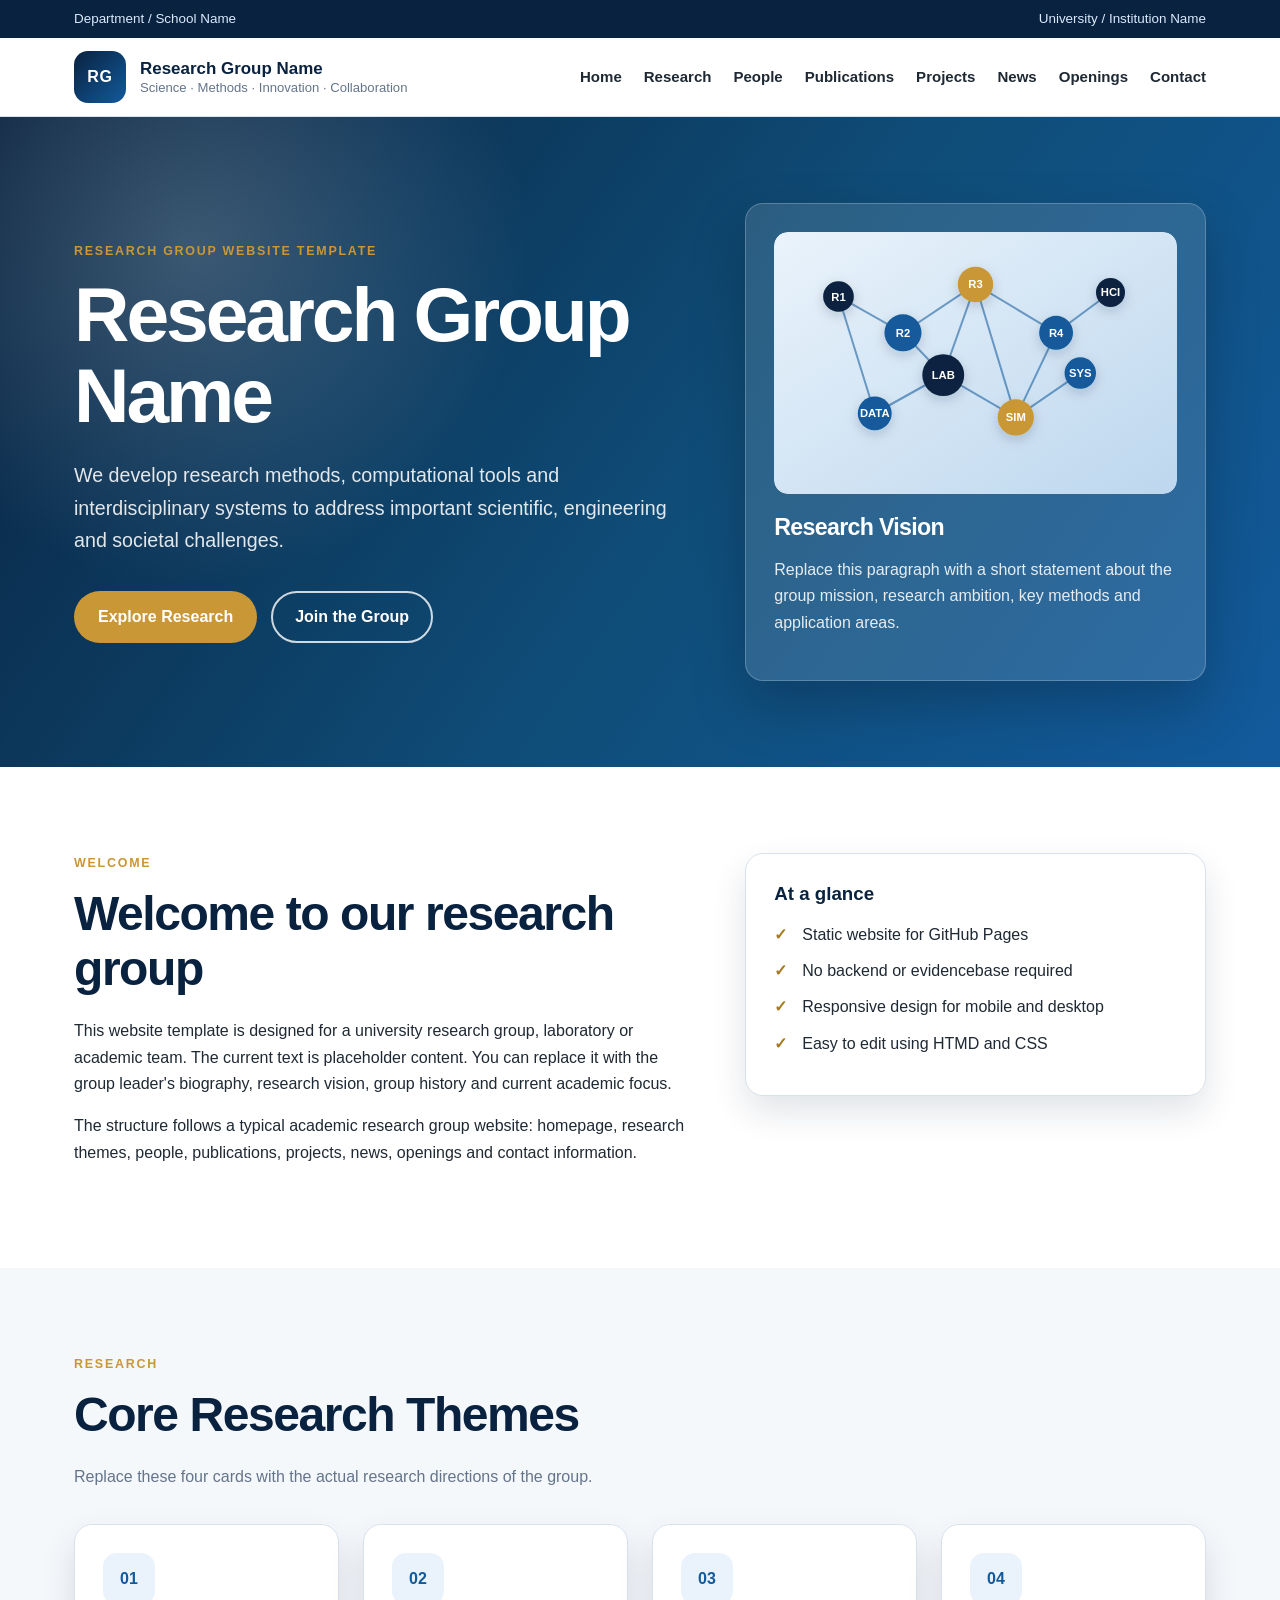
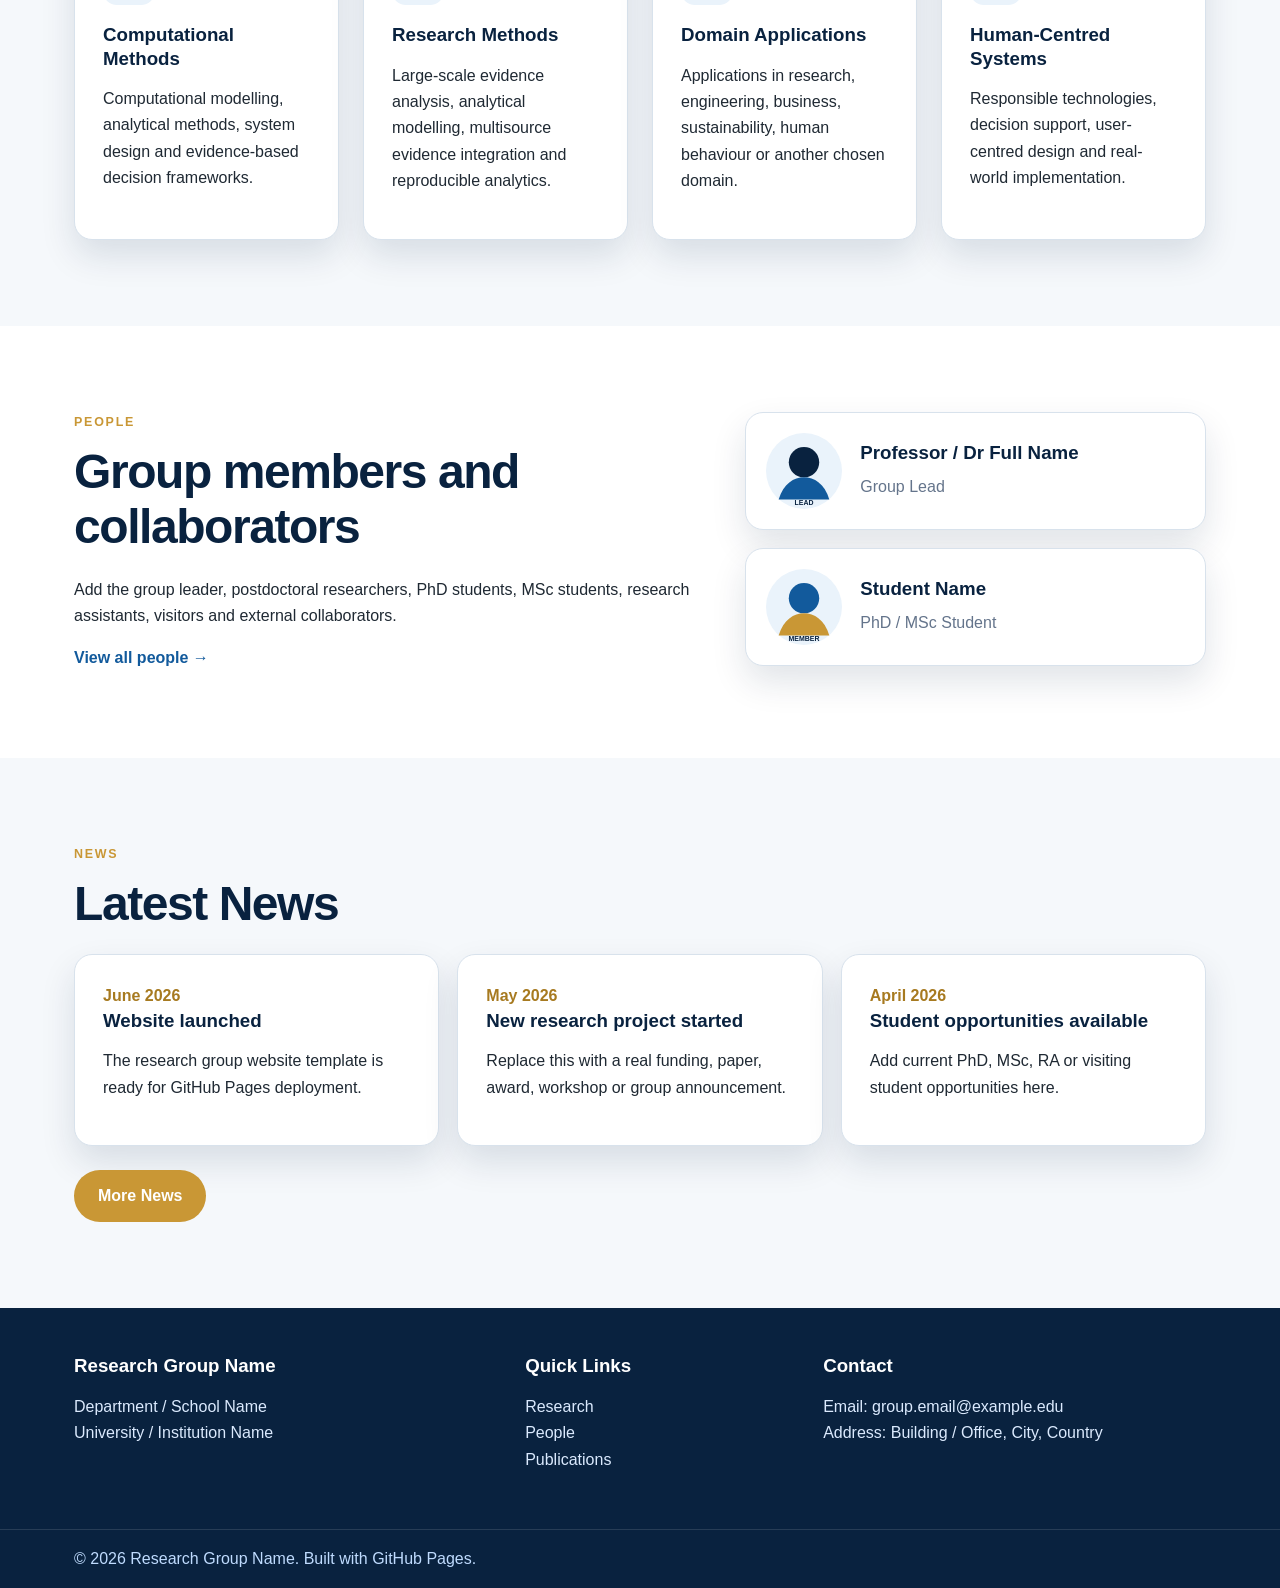
==== index.html @ 6bb02f64 "Add files via upload" ====
<!DOCTYPE html>
<html lang="en">
<head>
  <meta charset="UTF-8">
  <meta name="viewport" content="width=device-width, initial-scale=1.0">
  <title>Research Group Name | Home</title>
  <meta name="description" content="A GitHub Pages research group website template.">
  <link rel="stylesheet" href="assets/css/style.css">
</head>
<body>
<header class="site-header">
  <div class="top-strip">
    <div class="container top-strip-inner">
      <span>Department / School Name</span>
      <span>University / Institution Name</span>
    </div>
  </div>

  <nav class="navbar container">
    <a class="brand" href="index.html" aria-label="Research Group Home">
      <span class="brand-logo">RG</span>
      <span class="brand-text">
        <strong>Research Group Name</strong>
        <small>Science · Methods · Innovation · Collaboration</small>
      </span>
    </a>

    <button class="menu-toggle" aria-label="Open navigation menu" aria-expanded="false">
      <span></span>
      <span></span>
      <span></span>
    </button>

    <ul class="nav-links">
      <li><a href="index.html">Home</a></li>
      <li><a href="research.html">Research</a></li>
      <li><a href="people.html">People</a></li>
      <li><a href="publications.html">Publications</a></li>
      <li><a href="projects.html">Projects</a></li>
      <li><a href="news.html">News</a></li>
      <li><a href="openings.html">Openings</a></li>
      <li><a href="contact.html">Contact</a></li>
    </ul>
  </nav>
</header>
<main>

<section class="hero">
  <div class="container hero-grid">
    <div class="hero-text">
      <p class="eyebrow">Research Group Website Template</p>
      <h1>Research Group Name</h1>
      <p class="hero-subtitle">
        We develop research methods, computational tools and interdisciplinary systems
        to address important scientific, engineering and societal challenges.
      </p>
      <div class="hero-buttons">
        <a class="button primary" href="research.html">Explore Research</a>
        <a class="button secondary" href="openings.html">Join the Group</a>
      </div>
    </div>

    <div class="hero-card">
      <img src="assets/img/hero-network.svg" alt="Abstract research network illustration">
      <h2>Research Vision</h2>
      <p>
        Replace this paragraph with a short statement about the group mission, research
        ambition, key methods and application areas.
      </p>
    </div>
  </div>
</section>

<section class="section">
  <div class="container two-column">
    <div>
      <p class="section-label">Welcome</p>
      <h2>Welcome to our research group</h2>
      <p>
        This website template is designed for a university research group, laboratory or academic team.
        The current text is placeholder content. You can replace it with the group leader's biography,
        research vision, group history and current academic focus.
      </p>
      <p>
        The structure follows a typical academic research group website: homepage, research themes,
        people, publications, projects, news, openings and contact information.
      </p>
    </div>
    <aside class="notice-card">
      <h3>At a glance</h3>
      <ul class="tick-list">
        <li>Static website for GitHub Pages</li>
        <li>No backend or evidencebase required</li>
        <li>Responsive design for mobile and desktop</li>
        <li>Easy to edit using HTMD and CSS</li>
      </ul>
    </aside>
  </div>
</section>

<section class="section section-soft">
  <div class="container">
    <p class="section-label">Research</p>
    <h2>Core Research Themes</h2>
    <p class="section-intro">
      Replace these four cards with the actual research directions of the group.
    </p>

    <div class="card-grid four">
      <article class="theme-card">
        <span class="theme-number">01</span>
        <h3>Computational Methods</h3>
        <p>Computational modelling, analytical methods, system design and evidence-based decision frameworks.</p>
      </article>
      <article class="theme-card">
        <span class="theme-number">02</span>
        <h3>Research Methods</h3>
        <p>Large-scale evidence analysis, analytical modelling, multisource evidence integration and reproducible analytics.</p>
      </article>
      <article class="theme-card">
        <span class="theme-number">03</span>
        <h3>Domain Applications</h3>
        <p>Applications in research, engineering, business, sustainability, human behaviour or another chosen domain.</p>
      </article>
      <article class="theme-card">
        <span class="theme-number">04</span>
        <h3>Human-Centred Systems</h3>
        <p>Responsible technologies, decision support, user-centred design and real-world implementation.</p>
      </article>
    </div>
  </div>
</section>

<section class="section">
  <div class="container two-column">
    <div>
      <p class="section-label">People</p>
      <h2>Group members and collaborators</h2>
      <p>
        Add the group leader, postdoctoral researchers, PhD students, MSc students,
        research assistants, visitors and external collaborators.
      </p>
      <a class="text-link" href="people.html">View all people →</a>
    </div>
    <div class="mini-people">
      <div class="mini-person">
        <img src="assets/img/avatar-lead.svg" alt="Group leader placeholder">
        <div>
          <h3>Professor / Dr Full Name</h3>
          <p>Group Lead</p>
        </div>
      </div>
      <div class="mini-person">
        <img src="assets/img/avatar-student.svg" alt="Student placeholder">
        <div>
          <h3>Student Name</h3>
          <p>PhD / MSc Student</p>
        </div>
      </div>
    </div>
  </div>
</section>

<section class="section section-soft">
  <div class="container">
    <p class="section-label">News</p>
    <h2>Latest News</h2>

    <div class="news-list compact">
      <article>
        <span>June 2026</span>
        <h3>Website launched</h3>
        <p>The research group website template is ready for GitHub Pages deployment.</p>
      </article>
      <article>
        <span>May 2026</span>
        <h3>New research project started</h3>
        <p>Replace this with a real funding, paper, award, workshop or group announcement.</p>
      </article>
      <article>
        <span>April 2026</span>
        <h3>Student opportunities available</h3>
        <p>Add current PhD, MSc, RA or visiting student opportunities here.</p>
      </article>
    </div>

    <a class="button primary small" href="news.html">More News</a>
  </div>
</section>

</main>
<footer class="site-footer">
  <div class="container footer-grid">
    <div>
      <h3>Research Group Name</h3>
      <p>Department / School Name<br>University / Institution Name</p>
    </div>
    <div>
      <h3>Quick Links</h3>
      <p>
        <a href="research.html">Research</a><br>
        <a href="people.html">People</a><br>
        <a href="publications.html">Publications</a>
      </p>
    </div>
    <div>
      <h3>Contact</h3>
      <p>
        Email: <a href="mailto:group.email@example.edu">group.email@example.edu</a><br>
        Address: Building / Office, City, Country
      </p>
    </div>
  </div>
  <div class="footer-bottom">
    <div class="container">
      © <span id="year"></span> Research Group Name. Built with GitHub Pages.
    </div>
  </div>
</footer>

<button class="back-to-top" aria-label="Back to top">↑</button>
<script src="assets/js/main.js"></script>
</body>
</html>
---- assets/css/style.css ----
:root {
  --navy: #09223f;
  --blue: #125a9c;
  --sky: #eaf3fb;
  --gold: #c99735;
  --gold-dark: #a77a20;
  --text: #1f2933;
  --muted: #64748b;
  --border: #d8e2ec;
  --soft: #f5f8fb;
  --white: #ffffff;
  --shadow: 0 16px 35px rgba(9, 34, 63, 0.12);
  --radius: 18px;
  --container: 1180px;
}

* {
  box-sizing: border-box;
}

html {
  scroll-behavior: smooth;
}

body {
  margin: 0;
  color: var(--text);
  background: var(--white);
  font-family: Arial, Helvetica, sans-serif;
  line-height: 1.65;
}

img {
  max-width: 100%;
  display: block;
}

a {
  color: var(--blue);
  text-decoration: none;
}

a:hover {
  color: var(--gold-dark);
}

.container {
  max-width: var(--container);
  margin: 0 auto;
  padding: 0 24px;
}

/* Header */
.site-header {
  position: sticky;
  top: 0;
  z-index: 1000;
  background: rgba(255, 255, 255, 0.97);
  border-bottom: 1px solid var(--border);
  backdrop-filter: blur(10px);
}

.top-strip {
  background: var(--navy);
  color: #dbeafe;
  font-size: 0.84rem;
}

.top-strip-inner {
  display: flex;
  justify-content: space-between;
  gap: 16px;
  padding-top: 8px;
  padding-bottom: 8px;
}

.navbar {
  min-height: 78px;
  display: flex;
  align-items: center;
  justify-content: space-between;
}

.brand {
  display: flex;
  align-items: center;
  gap: 14px;
  color: var(--navy);
}

.brand-logo {
  width: 52px;
  height: 52px;
  border-radius: 14px;
  display: inline-flex;
  align-items: center;
  justify-content: center;
  color: var(--white);
  background: linear-gradient(135deg, var(--navy), var(--blue));
  font-weight: 800;
  letter-spacing: 0.04em;
}

.brand-text {
  display: flex;
  flex-direction: column;
  line-height: 1.25;
}

.brand-text strong {
  font-size: 1.06rem;
}

.brand-text small {
  color: var(--muted);
  font-size: 0.82rem;
}

.nav-links {
  display: flex;
  align-items: center;
  gap: 22px;
  list-style: none;
  margin: 0;
  padding: 0;
}

.nav-links a {
  color: var(--text);
  font-size: 0.94rem;
  font-weight: 700;
}

.nav-links a:hover {
  color: var(--blue);
}

.menu-toggle {
  display: none;
  border: 0;
  background: transparent;
  padding: 8px;
  cursor: pointer;
}

.menu-toggle span {
  display: block;
  width: 28px;
  height: 3px;
  margin: 5px 0;
  border-radius: 999px;
  background: var(--navy);
}

/* Hero */
.hero {
  background:
    radial-gradient(circle at 15% 20%, rgba(255, 255, 255, 0.2), transparent 28%),
    linear-gradient(125deg, var(--navy), #0f4d78 55%, var(--blue));
  color: var(--white);
}

.hero-grid {
  min-height: 650px;
  display: grid;
  grid-template-columns: 1.15fr 0.85fr;
  gap: 48px;
  align-items: center;
  padding-top: 76px;
  padding-bottom: 76px;
}

.eyebrow,
.section-label {
  margin: 0 0 12px;
  color: var(--gold);
  font-size: 0.78rem;
  font-weight: 800;
  letter-spacing: 0.14em;
  text-transform: uppercase;
}

.hero h1,
.page-hero h1 {
  margin: 0;
  font-size: clamp(2.5rem, 6vw, 5rem);
  line-height: 1.05;
  letter-spacing: -0.04em;
}

.hero-subtitle {
  max-width: 760px;
  margin: 24px 0 34px;
  color: rgba(255, 255, 255, 0.88);
  font-size: 1.23rem;
}

.hero-buttons {
  display: flex;
  flex-wrap: wrap;
  gap: 14px;
}

.hero-card {
  padding: 28px;
  border: 1px solid rgba(255, 255, 255, 0.22);
  border-radius: var(--radius);
  background: rgba(255, 255, 255, 0.12);
  box-shadow: 0 24px 55px rgba(0, 0, 0, 0.22);
}

.hero-card img {
  width: 100%;
  margin-bottom: 20px;
  border-radius: 14px;
}

.hero-card h2 {
  color: var(--white);
  font-size: 1.45rem;
  margin-bottom: 10px;
}

.hero-card p {
  color: rgba(255, 255, 255, 0.88);
}

/* Page hero */
.page-hero {
  padding: 90px 0;
  color: var(--white);
  background:
    linear-gradient(120deg, rgba(9, 34, 63, 0.94), rgba(18, 90, 156, 0.84)),
    url("../img/hero-network.svg");
  background-size: cover;
  background-position: center;
}

.page-hero p:last-child {
  max-width: 800px;
  color: rgba(255, 255, 255, 0.88);
  font-size: 1.18rem;
}

/* Sections */
.section {
  padding: 86px 0;
}

.section-soft {
  background: var(--soft);
}

h2 {
  margin: 0 0 22px;
  color: var(--navy);
  font-size: clamp(2rem, 4vw, 3rem);
  line-height: 1.15;
  letter-spacing: -0.03em;
}

h3 {
  color: var(--navy);
  line-height: 1.25;
  margin: 0 0 10px;
}

.section-intro {
  max-width: 760px;
  margin-bottom: 34px;
  color: var(--muted);
}

.two-column {
  display: grid;
  grid-template-columns: 1.15fr 0.85fr;
  gap: 48px;
  align-items: start;
}

.card-grid {
  display: grid;
  gap: 24px;
}

.card-grid.four {
  grid-template-columns: repeat(4, 1fr);
}

.card-grid.three {
  grid-template-columns: repeat(3, 1fr);
}

.card-grid.two {
  grid-template-columns: repeat(2, 1fr);
}

.theme-card,
.detail-card,
.profile-card,
.project-card,
.opening-card,
.notice-card,
.contact-form,
.link-card,
.news-list article,
.resource-list article {
  background: var(--white);
  border: 1px solid var(--border);
  border-radius: var(--radius);
  box-shadow: var(--shadow);
}

.theme-card,
.detail-card,
.profile-card,
.project-card,
.opening-card,
.notice-card,
.contact-form,
.news-list article,
.resource-list article {
  padding: 28px;
}

.theme-card {
  transition: transform 0.18s ease, box-shadow 0.18s ease;
}

.theme-card:hover {
  transform: translateY(-5px);
  box-shadow: 0 24px 48px rgba(9, 34, 63, 0.16);
}

.theme-number {
  width: 52px;
  height: 52px;
  margin-bottom: 18px;
  display: inline-flex;
  align-items: center;
  justify-content: center;
  color: var(--blue);
  background: var(--sky);
  border-radius: 14px;
  font-weight: 900;
}

.tick-list {
  list-style: none;
  padding: 0;
  margin: 16px 0 0;
}

.tick-list li {
  position: relative;
  padding-left: 28px;
  margin-bottom: 10px;
}

.tick-list li::before {
  content: "✓";
  position: absolute;
  left: 0;
  top: 0;
  color: var(--gold-dark);
  font-weight: 900;
}

.text-link {
  font-weight: 800;
}

.button {
  display: inline-flex;
  align-items: center;
  justify-content: center;
  min-height: 46px;
  padding: 11px 22px;
  border: 2px solid transparent;
  border-radius: 999px;
  font-weight: 800;
  cursor: pointer;
}

.button.primary {
  color: var(--white);
  background: var(--gold);
}

.button.primary:hover {
  color: var(--white);
  background: var(--gold-dark);
}

.button.secondary {
  color: var(--white);
  border-color: rgba(255, 255, 255, 0.8);
}

.button.secondary:hover {
  color: var(--navy);
  background: var(--white);
}

.button.small {
  margin-top: 24px;
}

/* Home people */
.mini-people {
  display: grid;
  gap: 18px;
}

.mini-person {
  display: flex;
  gap: 18px;
  align-items: center;
  padding: 20px;
  border: 1px solid var(--border);
  border-radius: var(--radius);
  background: var(--white);
  box-shadow: var(--shadow);
}

.mini-person img {
  width: 76px;
  height: 76px;
}

.mini-person p {
  margin: 0;
  color: var(--muted);
}

/* Research page */
.research-feature {
  display: grid;
  grid-template-columns: 1fr 0.95fr;
  gap: 42px;
  align-items: center;
}

.research-feature img {
  border-radius: var(--radius);
  box-shadow: var(--shadow);
}

.tag-cloud {
  display: flex;
  flex-wrap: wrap;
  gap: 12px;
}

.tag-cloud span {
  padding: 10px 15px;
  border-radius: 999px;
  color: var(--navy);
  background: var(--sky);
  font-weight: 700;
}

/* People */
.profile-card img {
  width: 108px;
  height: 108px;
  margin-bottom: 18px;
}

.profile-card.wide {
  display: grid;
  grid-template-columns: 150px 1fr;
  gap: 28px;
  align-items: center;
}

.profile-card.wide img {
  width: 140px;
  height: 140px;
  margin-bottom: 0;
}

.role {
  color: var(--blue);
  font-weight: 800;
}

/* Publications */
.publication-list {
  display: grid;
  gap: 18px;
}

.publication {
  display: grid;
  grid-template-columns: 92px 1fr;
  gap: 24px;
  padding: 26px;
  background: var(--white);
  border: 1px solid var(--border);
  border-radius: var(--radius);
}

.pub-year {
  height: 42px;
  display: inline-flex;
  align-items: center;
  justify-content: center;
  color: var(--white);
  background: var(--navy);
  border-radius: 12px;
  font-weight: 900;
}

.pub-links a {
  margin-right: 18px;
  font-weight: 800;
}

.link-card {
  padding: 26px;
  display: grid;
  gap: 12px;
}

.link-card.horizontal {
  display: flex;
  flex-wrap: wrap;
  margin-top: 22px;
}

.link-card a {
  font-weight: 800;
}

/* Projects */
.project-status {
  display: inline-flex;
  margin-bottom: 14px;
  padding: 6px 12px;
  border-radius: 999px;
  color: var(--navy);
  background: var(--sky);
  font-size: 0.82rem;
  font-weight: 900;
}

.resource-list {
  display: grid;
  gap: 18px;
}

.resource-list article a {
  font-weight: 800;
}

/* News */
.news-list {
  display: grid;
  gap: 18px;
}

.news-list.compact {
  grid-template-columns: repeat(3, 1fr);
}

.news-list span,
.timeline-date {
  color: var(--gold-dark);
  font-weight: 900;
}

.timeline {
  position: relative;
  display: grid;
  gap: 26px;
}

.timeline article {
  position: relative;
  padding: 28px 28px 28px 34px;
  border-left: 5px solid var(--gold);
  border-radius: var(--radius);
  background: var(--white);
  box-shadow: var(--shadow);
}

/* Contact */
.contact-form label {
  display: block;
  margin-bottom: 16px;
  color: var(--navy);
  font-weight: 800;
}

.contact-form input,
.contact-form textarea {
  width: 100%;
  margin-top: 6px;
  padding: 13px 14px;
  border: 1px solid var(--border);
  border-radius: 12px;
  font: inherit;
}

.contact-form input:focus,
.contact-form textarea:focus {
  outline: 3px solid rgba(18, 90, 156, 0.16);
  border-color: var(--blue);
}

.form-note {
  color: var(--muted);
  font-size: 0.95rem;
}

.map-placeholder {
  min-height: 260px;
  display: grid;
  place-items: center;
  padding: 30px;
  border: 2px dashed var(--border);
  border-radius: var(--radius);
  background: var(--white);
  color: var(--muted);
  text-align: center;
}

/* Table */
.table-wrap {
  overflow-x: auto;
  border: 1px solid var(--border);
  border-radius: var(--radius);
}

table {
  width: 100%;
  border-collapse: collapse;
  background: var(--white);
}

th,
td {
  padding: 16px;
  border-bottom: 1px solid var(--border);
  text-align: left;
}

th {
  color: var(--navy);
  background: var(--sky);
}

/* Footer */
.site-footer {
  color: #dbeafe;
  background: var(--navy);
}

.footer-grid {
  display: grid;
  grid-template-columns: 1.1fr 0.7fr 1fr;
  gap: 30px;
  padding-top: 46px;
  padding-bottom: 40px;
}

.site-footer h3 {
  color: var(--white);
}

.site-footer a {
  color: #dbeafe;
}

.site-footer a:hover {
  color: var(--gold);
}

.footer-bottom {
  padding: 16px 0;
  border-top: 1px solid rgba(255, 255, 255, 0.12);
  color: #bfdbfe;
}

/* Back to top */
.back-to-top {
  position: fixed;
  right: 22px;
  bottom: 22px;
  width: 46px;
  height: 46px;
  display: none;
  border: 0;
  border-radius: 50%;
  color: var(--white);
  background: var(--navy);
  box-shadow: var(--shadow);
  font-size: 1.3rem;
  cursor: pointer;
}

.back-to-top.show {
  display: block;
}

/* Responsive */
@media (max-width: 1060px) {
  .hero-grid,
  .two-column,
  .research-feature {
    grid-template-columns: 1fr;
  }

  .card-grid.four,
  .card-grid.three,
  .news-list.compact {
    grid-template-columns: repeat(2, 1fr);
  }

  .footer-grid {
    grid-template-columns: 1fr;
  }
}

@media (max-width: 820px) {
  .top-strip-inner {
    flex-direction: column;
    gap: 4px;
  }

  .menu-toggle {
    display: block;
  }

  .nav-links {
    position: absolute;
    top: 114px;
    left: 0;
    right: 0;
    display: none;
    flex-direction: column;
    align-items: stretch;
    gap: 0;
    padding: 10px 24px 18px;
    background: var(--white);
    border-bottom: 1px solid var(--border);
  }

  .nav-links.open {
    display: flex;
  }

  .nav-links a {
    display: block;
    padding: 12px 0;
  }

  .brand-text small {
    display: none;
  }

  .hero-grid {
    min-height: auto;
    padding-top: 58px;
    padding-bottom: 58px;
  }

  .section {
    padding: 62px 0;
  }

  .card-grid.four,
  .card-grid.three,
  .card-grid.two,
  .news-list.compact {
    grid-template-columns: 1fr;
  }

  .profile-card.wide,
  .publication {
    grid-template-columns: 1fr;
  }

  .profile-card.wide img {
    width: 120px;
    height: 120px;
  }
}
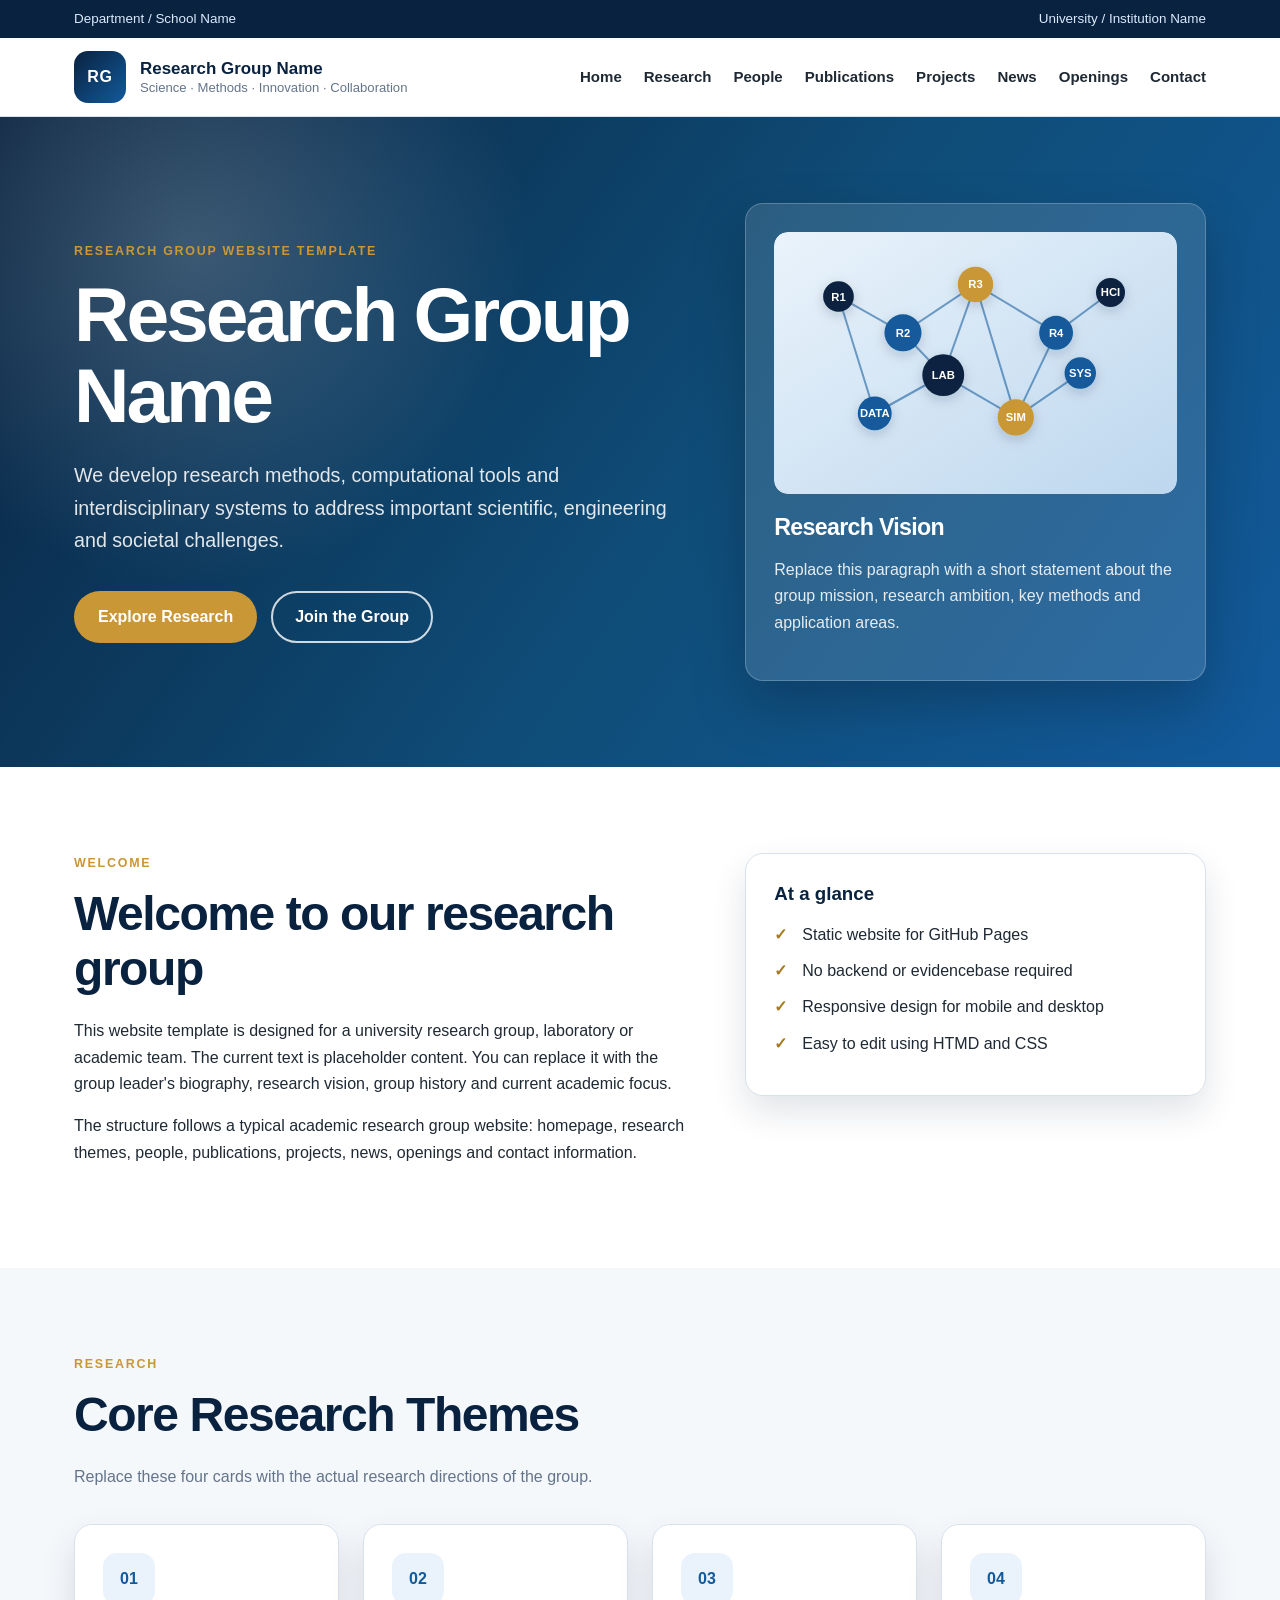
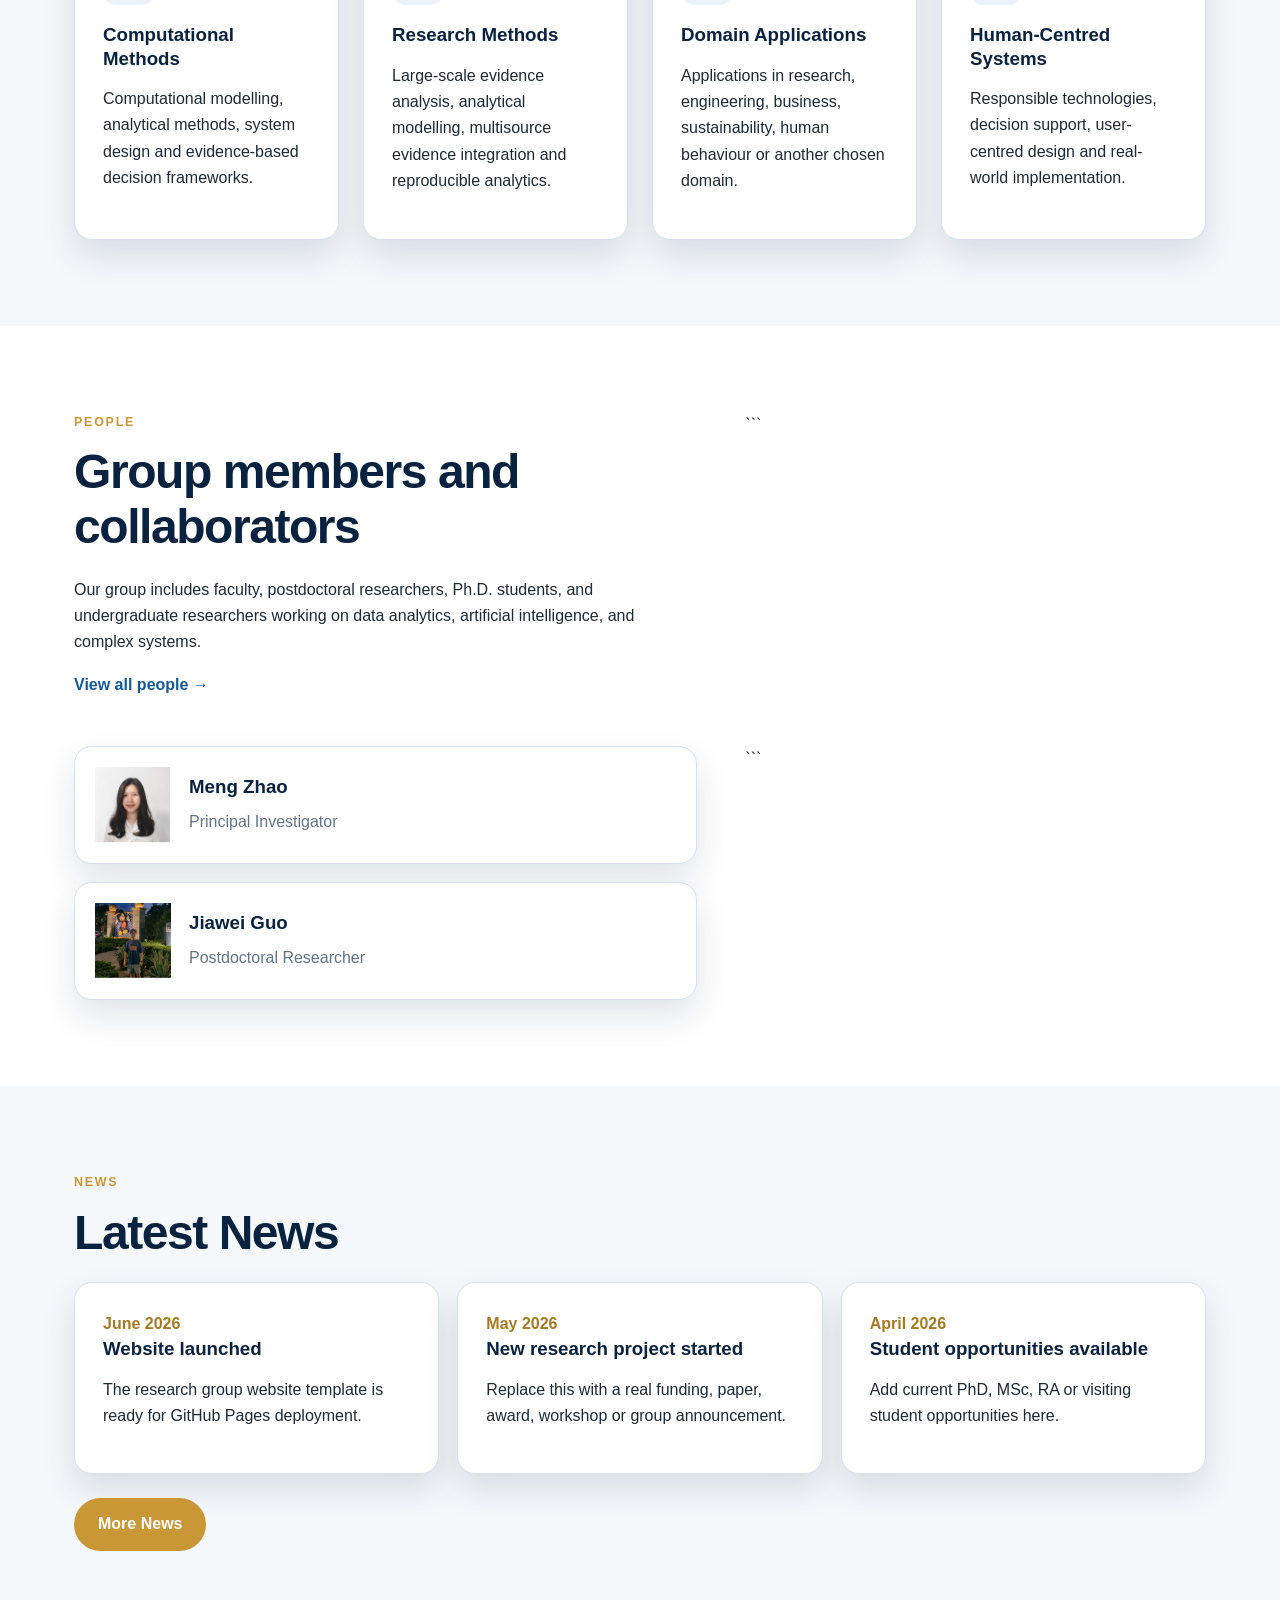
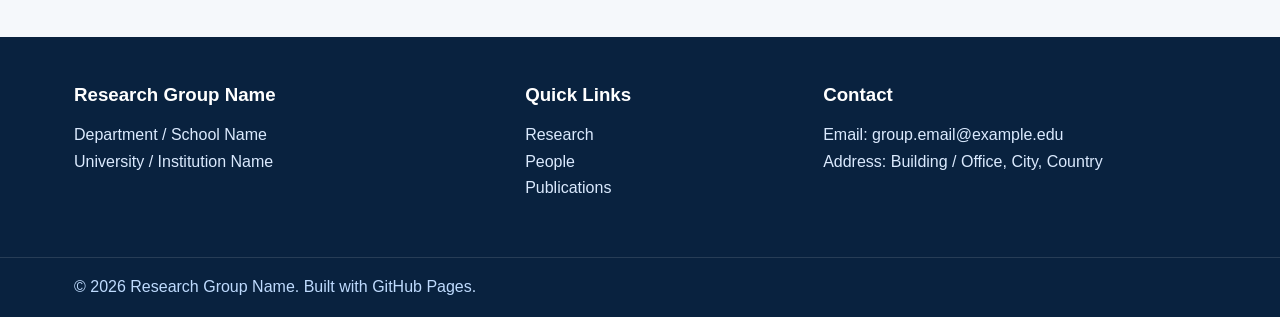
==== commit 4727eb04: "Update index people section" ====
--- a/index.html
+++ b/index.html
@@ -137,29 +137,36 @@
       <p class="section-label">People</p>
       <h2>Group members and collaborators</h2>
       <p>
-        Add the group leader, postdoctoral researchers, PhD students, MSc students,
-        research assistants, visitors and external collaborators.
+        Our group includes faculty, postdoctoral researchers, Ph.D. students,
+        and undergraduate researchers working on data analytics, artificial
+        intelligence, and complex systems.
       </p>
       <a class="text-link" href="people.html">View all people →</a>
     </div>
-    <div class="mini-people">
-      <div class="mini-person">
-        <img src="assets/img/avatar-lead.svg" alt="Group leader placeholder">
-        <div>
-          <h3>Professor / Dr Full Name</h3>
-          <p>Group Lead</p>
-        </div>
-      </div>
-      <div class="mini-person">
-        <img src="assets/img/avatar-student.svg" alt="Student placeholder">
-        <div>
-          <h3>Student Name</h3>
-          <p>PhD / MSc Student</p>
-        </div>
-      </div>
-    </div>
-  </div>
-</section>
+
+```
+<div class="mini-people">
+  <div class="mini-person">
+    <img src="assets/img/meng-zhao.jpg" alt="Meng Zhao">
+    <div>
+      <h3>Meng Zhao</h3>
+      <p>Principal Investigator</p>
+    </div>
+  </div>
+
+  <div class="mini-person">
+    <img src="assets/img/jiawei-guo.jpg" alt="Jiawei Guo">
+    <div>
+      <h3>Jiawei Guo</h3>
+      <p>Postdoctoral Researcher</p>
+    </div>
+  </div>
+</div>
+```
+
+  </div>
+</section>
+
 
 <section class="section section-soft">
   <div class="container">
--- a/assets/css/style.css
+++ b/assets/css/style.css
@@ -463,22 +463,29 @@
 
 /* People */
 .profile-card img {
-  width: 108px;
-  height: 108px;
+  width: 100%;
+  aspect-ratio: 1 / 1;
+  object-fit: cover;
+  object-position: center 20%;
   margin-bottom: 18px;
+  border-radius: 14px;
 }
 
 .profile-card.wide {
   display: grid;
-  grid-template-columns: 150px 1fr;
+  grid-template-columns: 220px 1fr;
   gap: 28px;
   align-items: center;
 }
 
 .profile-card.wide img {
-  width: 140px;
-  height: 140px;
+  width: 220px;
+  height: 220px;
+  aspect-ratio: 1 / 1;
+  object-fit: cover;
+  object-position: center 20%;
   margin-bottom: 0;
+  border-radius: 14px;
 }
 
 .role {
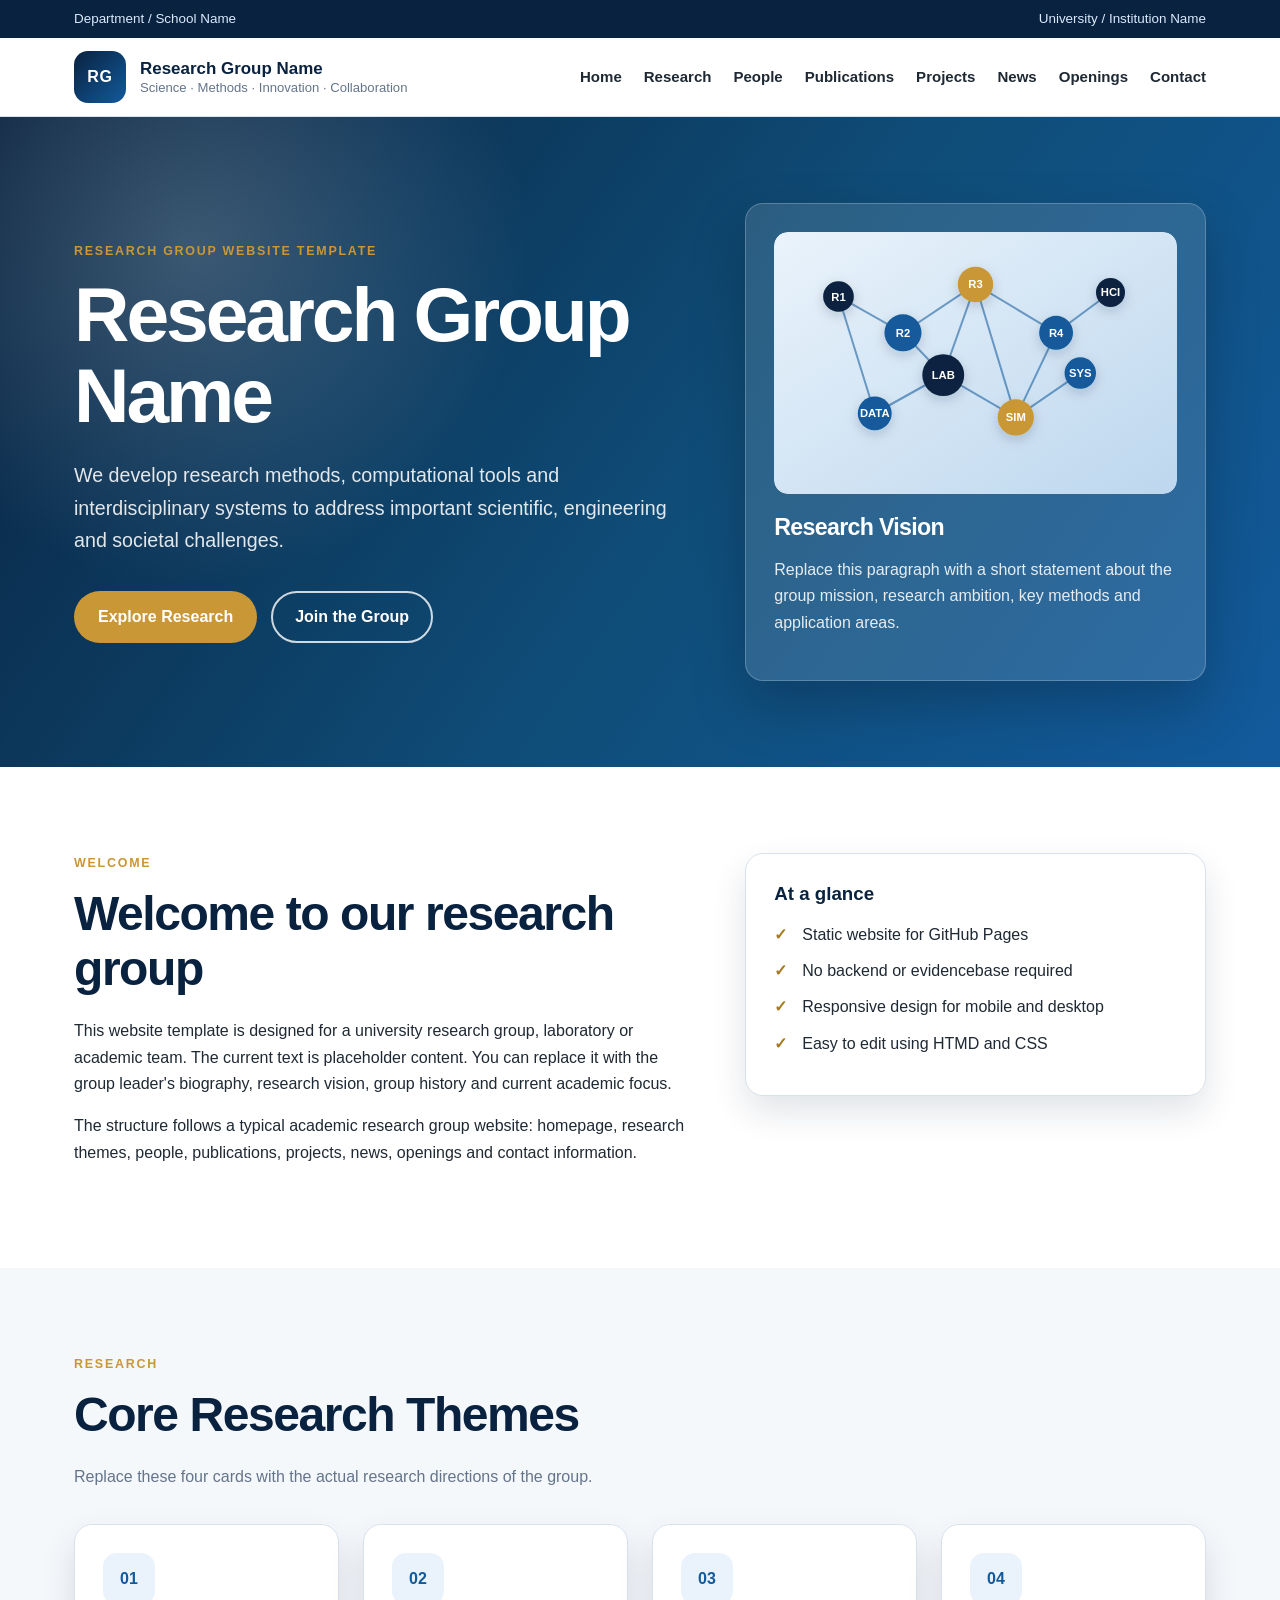
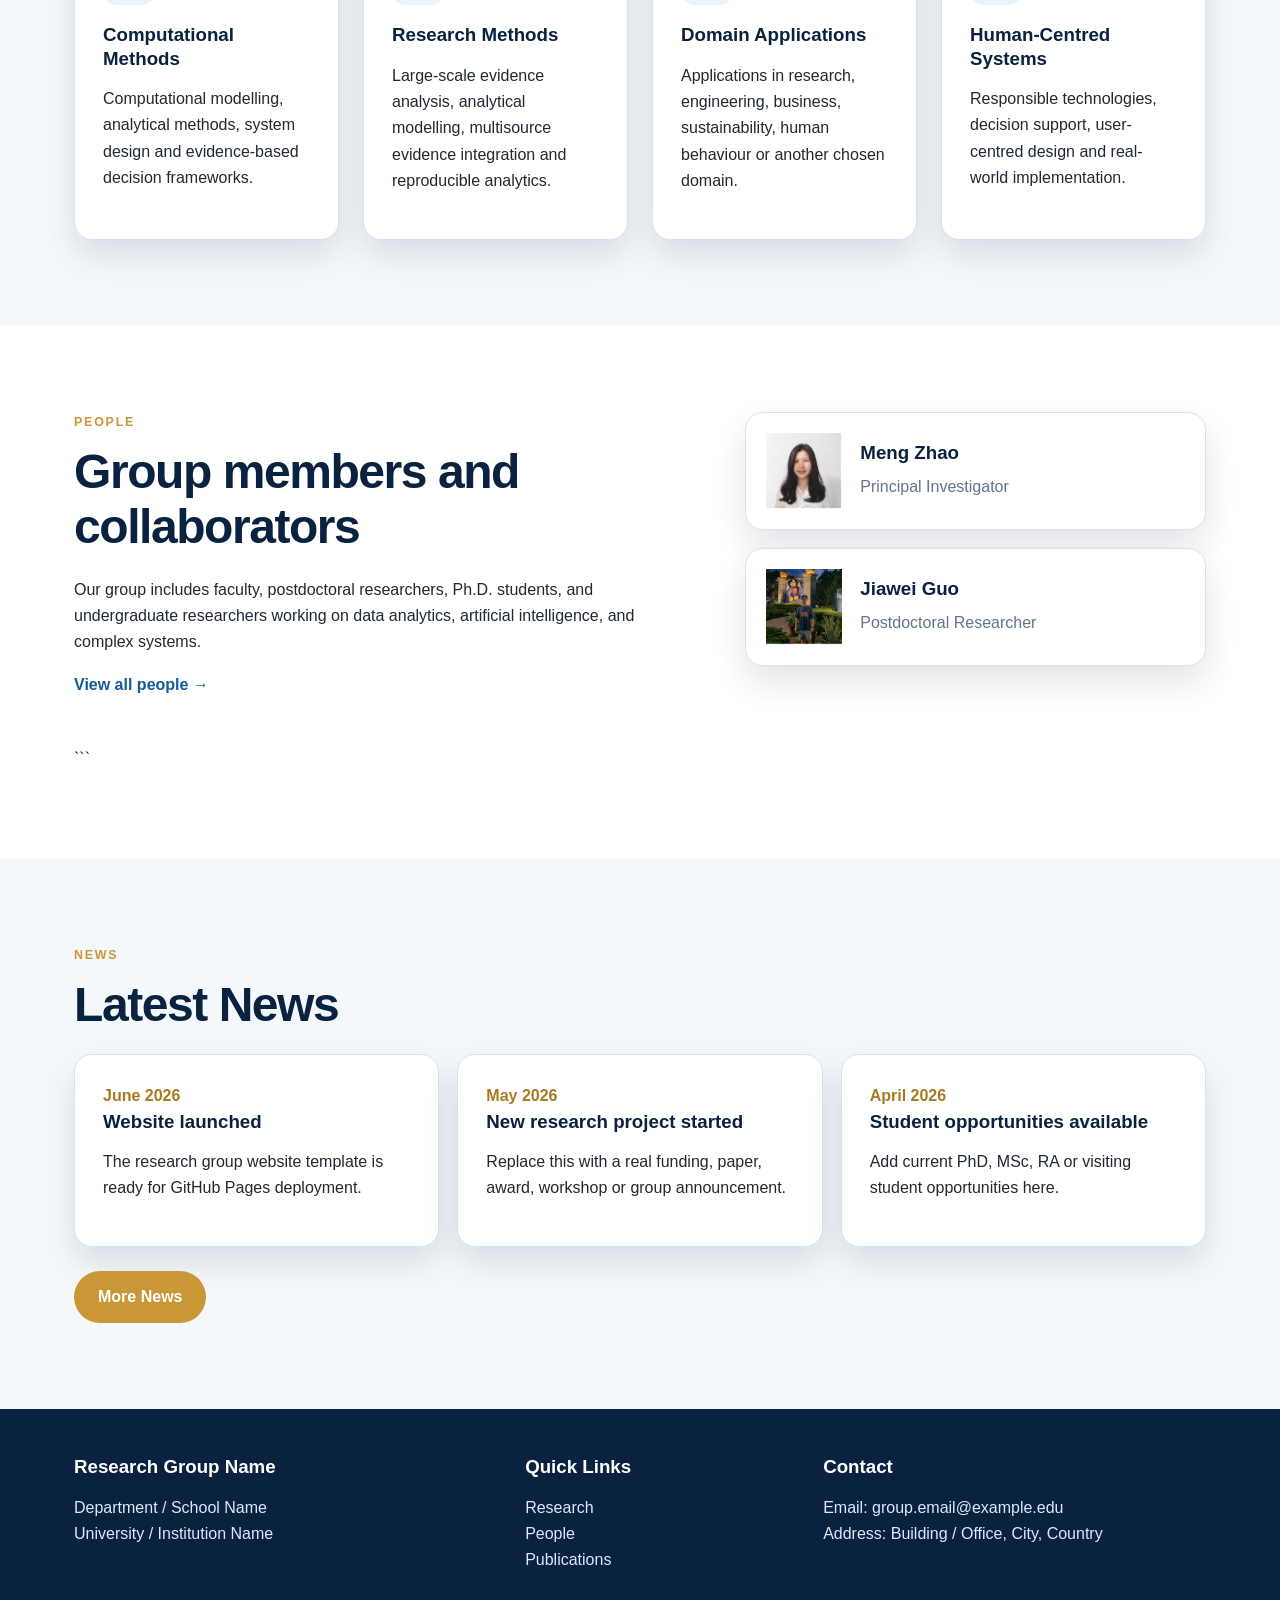
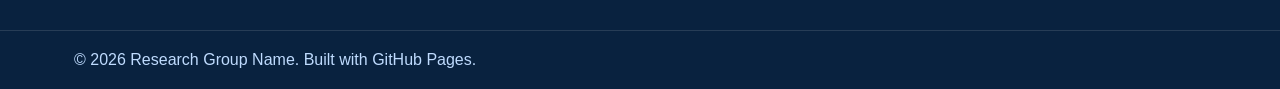
==== commit cba71162: "Update index people section removed 、、、" ====
--- a/index.html
+++ b/index.html
@@ -144,7 +144,6 @@
       <a class="text-link" href="people.html">View all people →</a>
     </div>
 
-```
 <div class="mini-people">
   <div class="mini-person">
     <img src="assets/img/meng-zhao.jpg" alt="Meng Zhao">
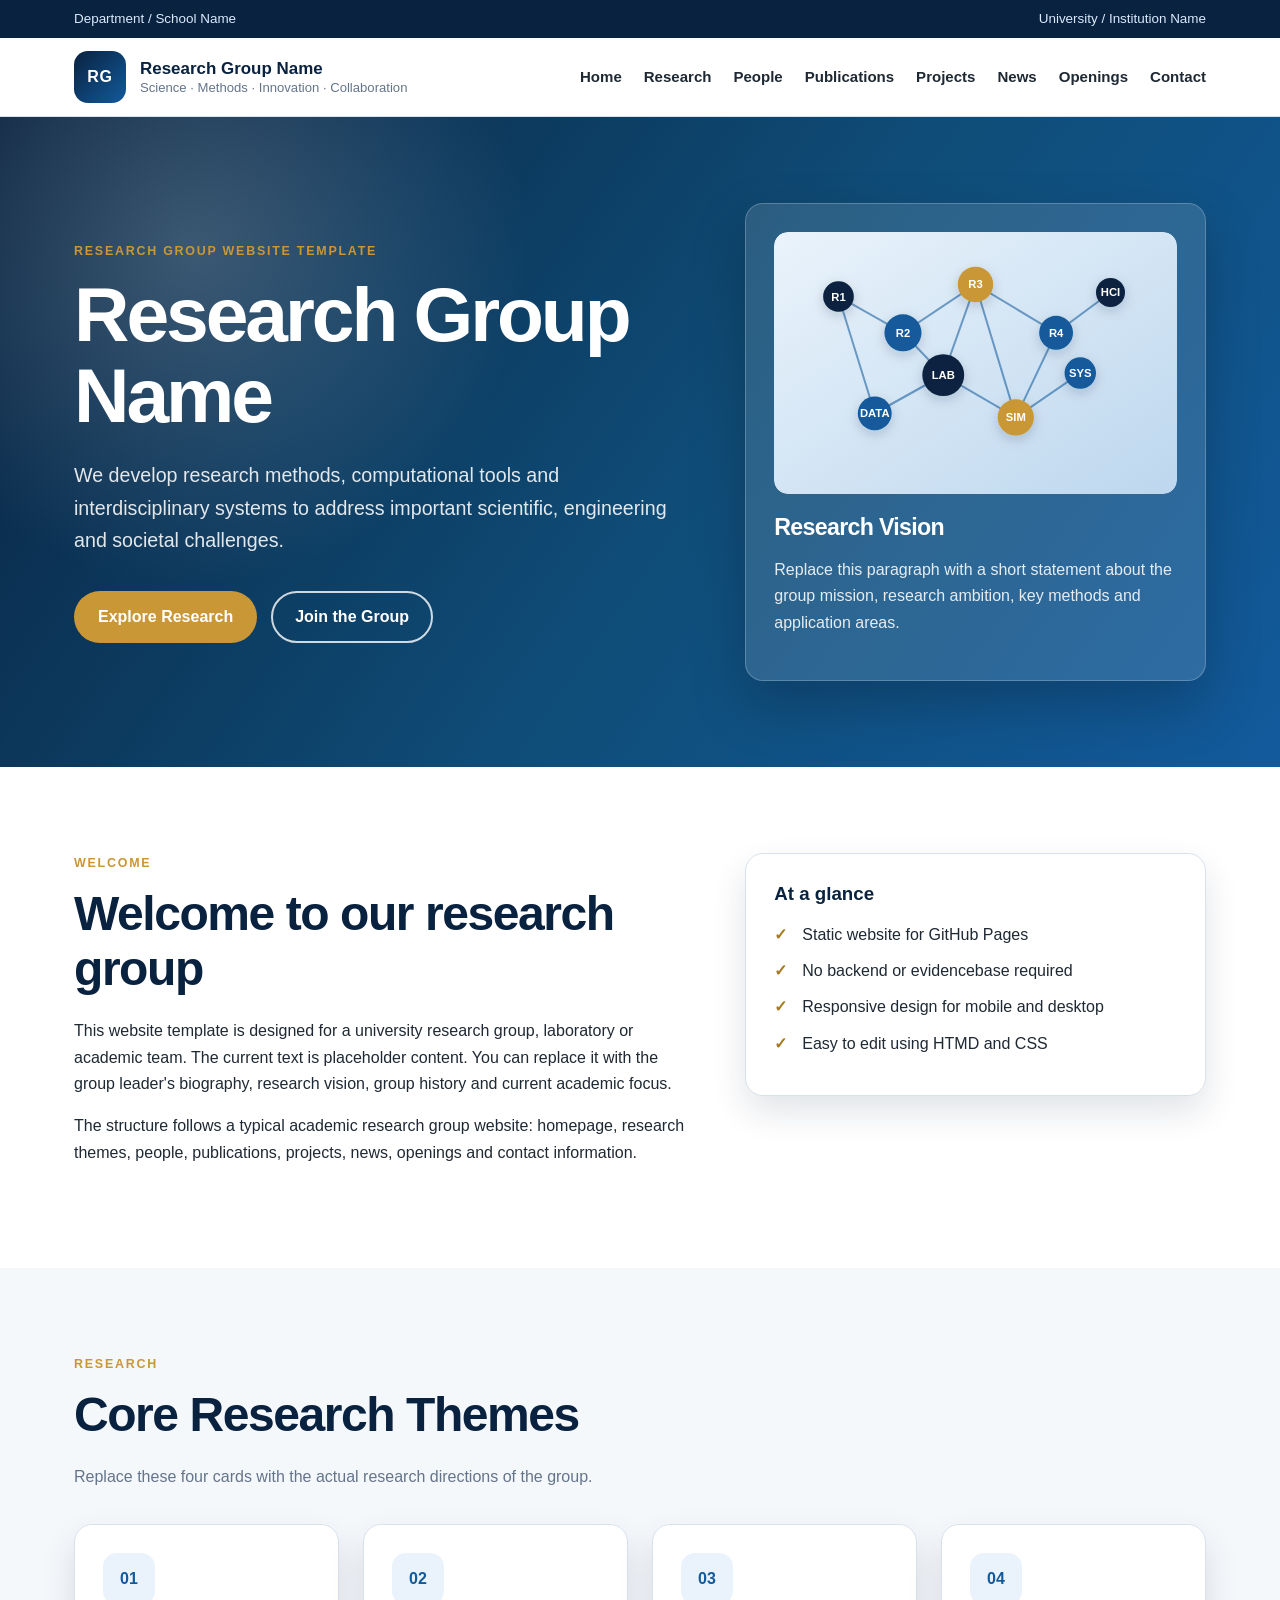
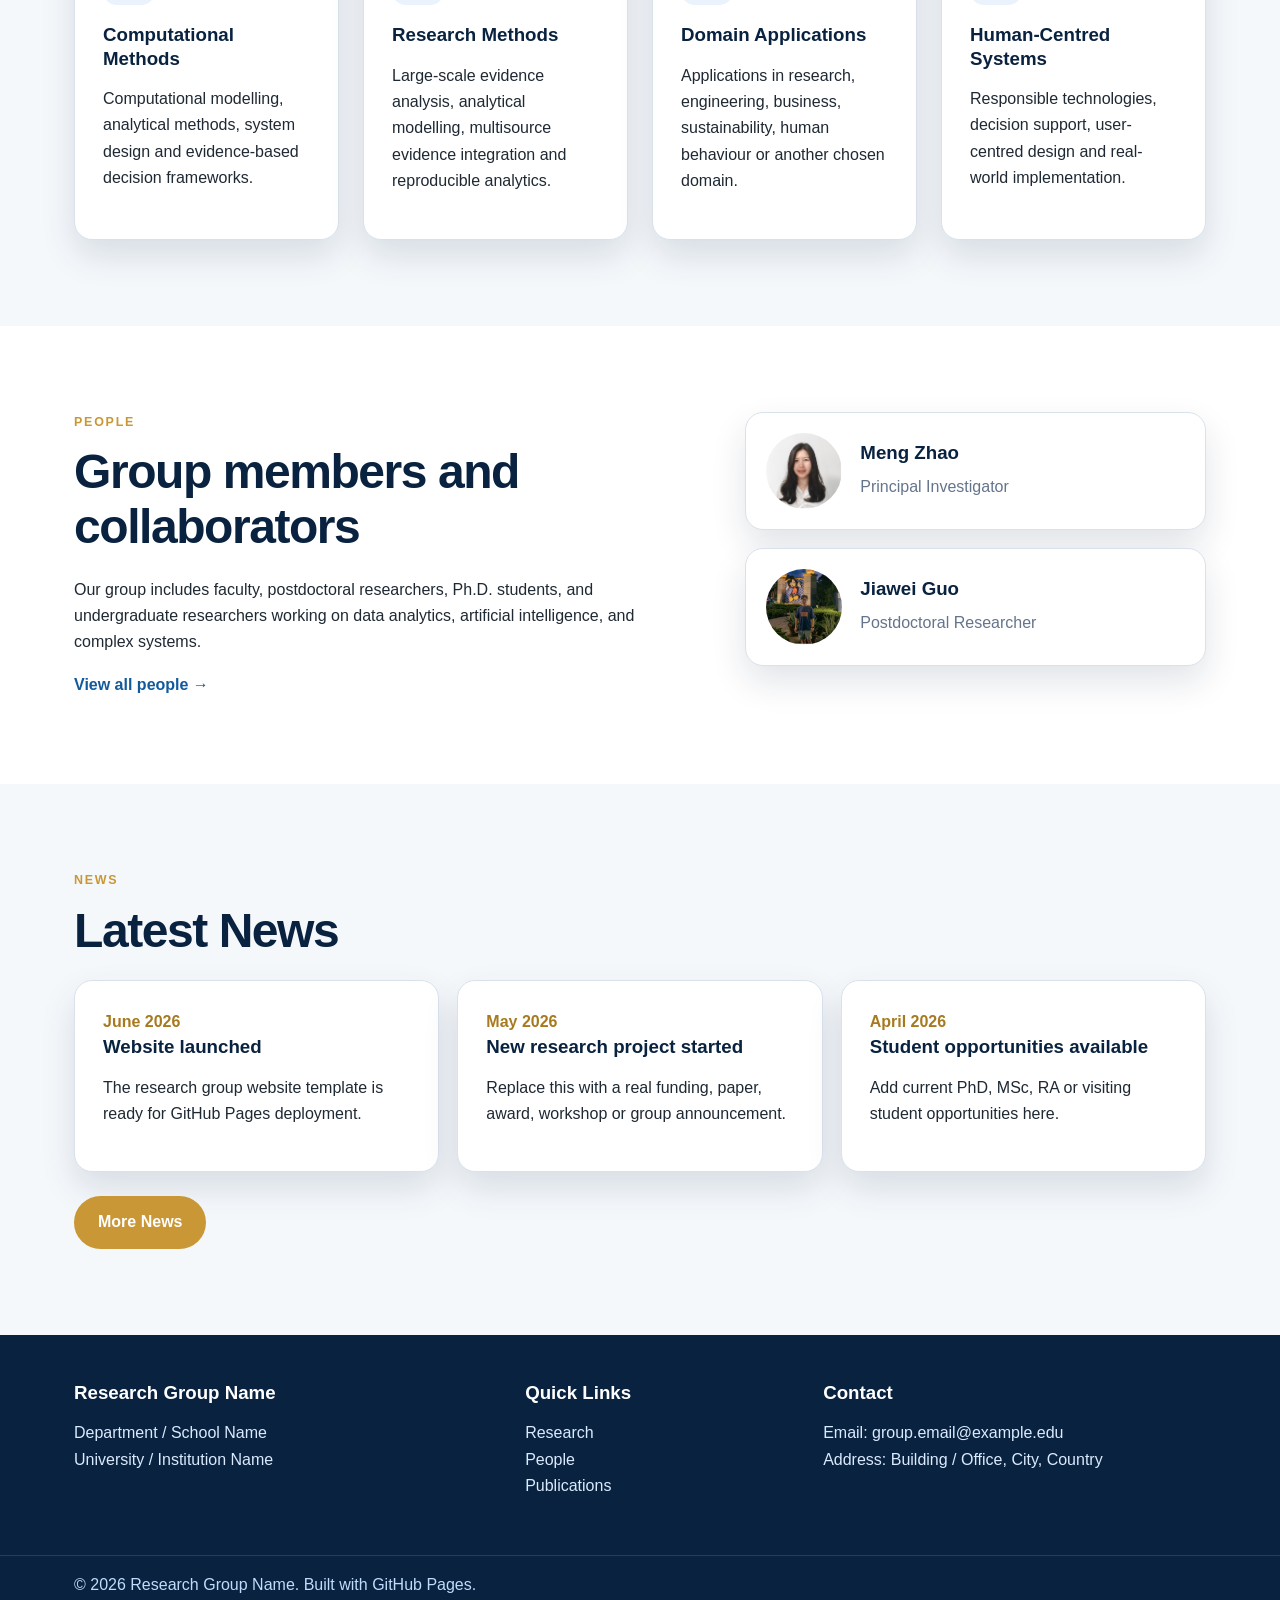
==== commit c22ea658: "Update index html" ====
--- a/index.html
+++ b/index.html
@@ -132,7 +132,7 @@
 </section>
 
 <section class="section">
-  <div class="container two-column">
+ <div class="container two-column home-people-layout">
     <div>
       <p class="section-label">People</p>
       <h2>Group members and collaborators</h2>
@@ -161,7 +161,6 @@
     </div>
   </div>
 </div>
-```
 
   </div>
 </section>
--- a/assets/css/style.css
+++ b/assets/css/style.css
@@ -795,3 +795,21 @@
     height: 120px;
   }
 }
+
+/* Keep homepage People preview in two columns */
+@media (min-width: 821px) {
+  .two-column.home-people-layout {
+    grid-template-columns: 1.15fr 0.85fr;
+    align-items: start;
+  }
+}
+
+/* Crop real member photos correctly on the homepage */
+.home-people-layout .mini-person img {
+  width: 76px;
+  height: 76px;
+  flex: 0 0 76px;
+  object-fit: cover;
+  object-position: center 20%;
+  border-radius: 50%;
+}
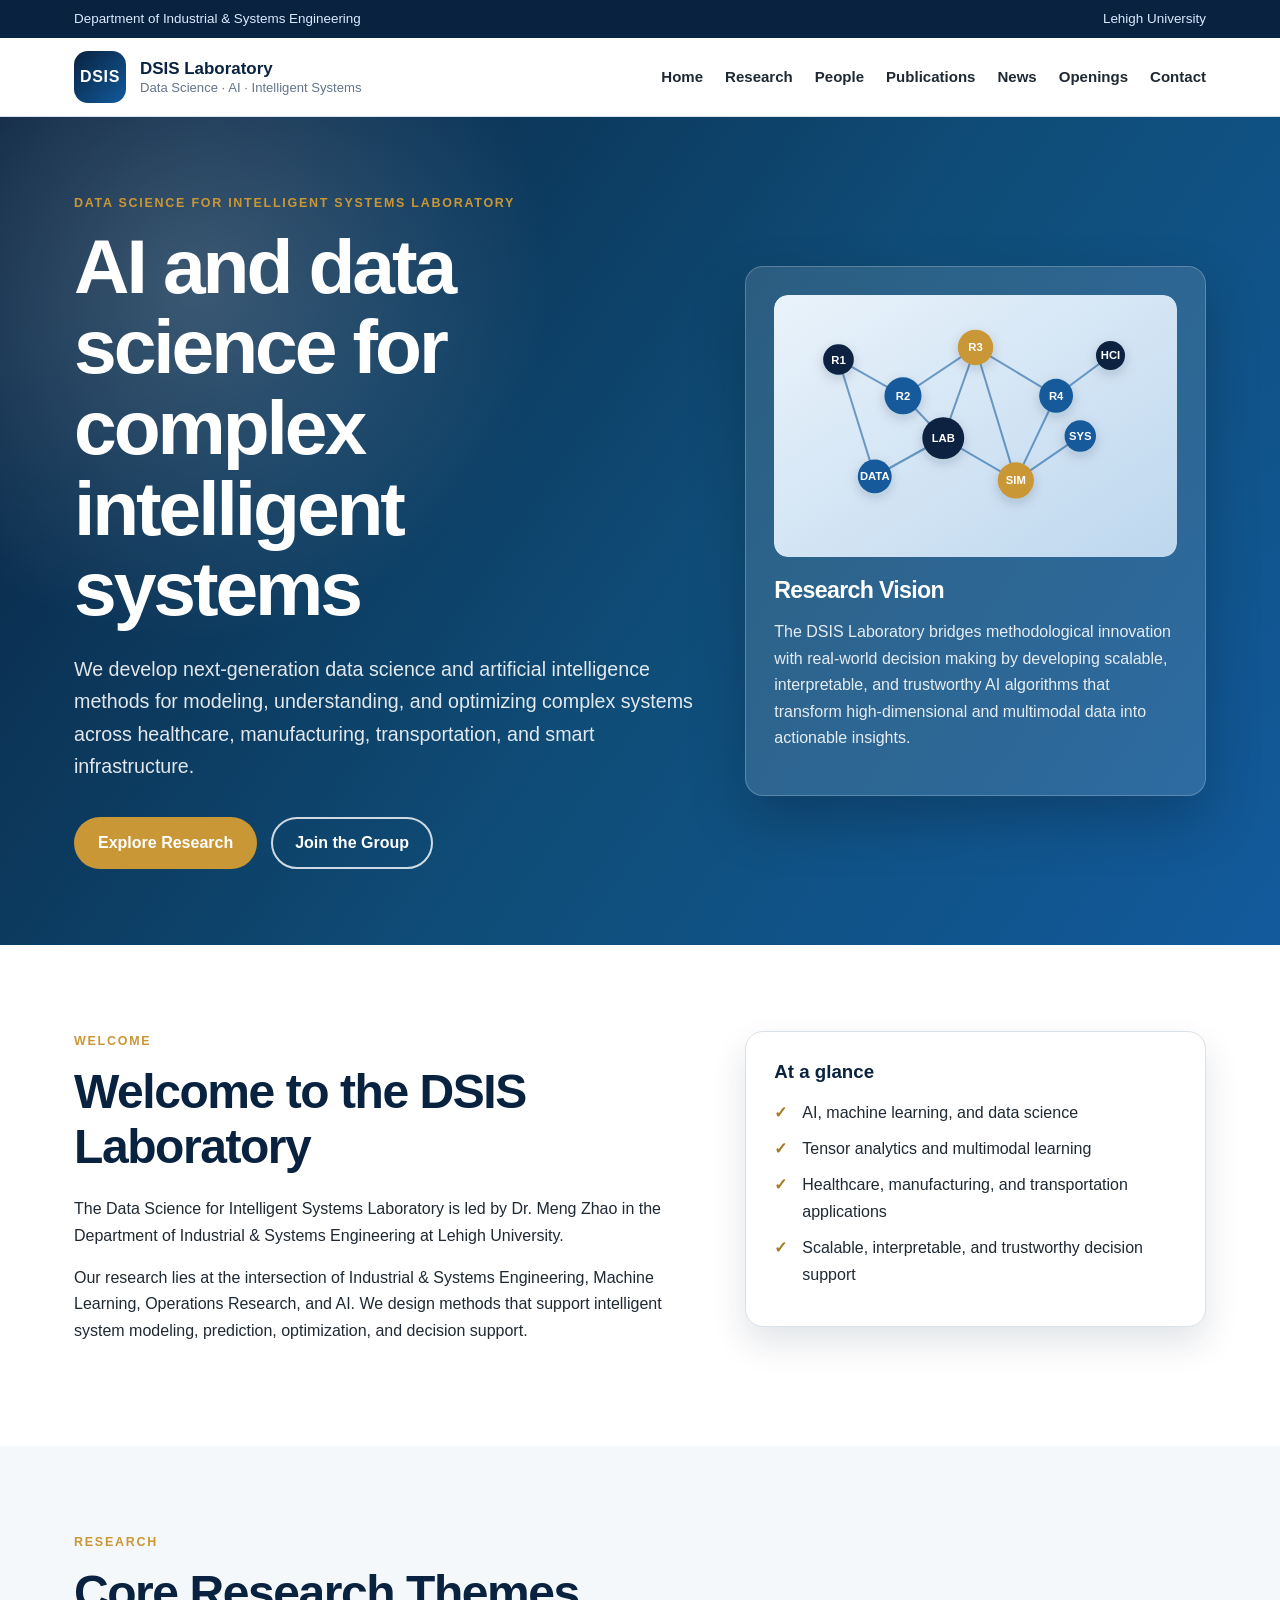
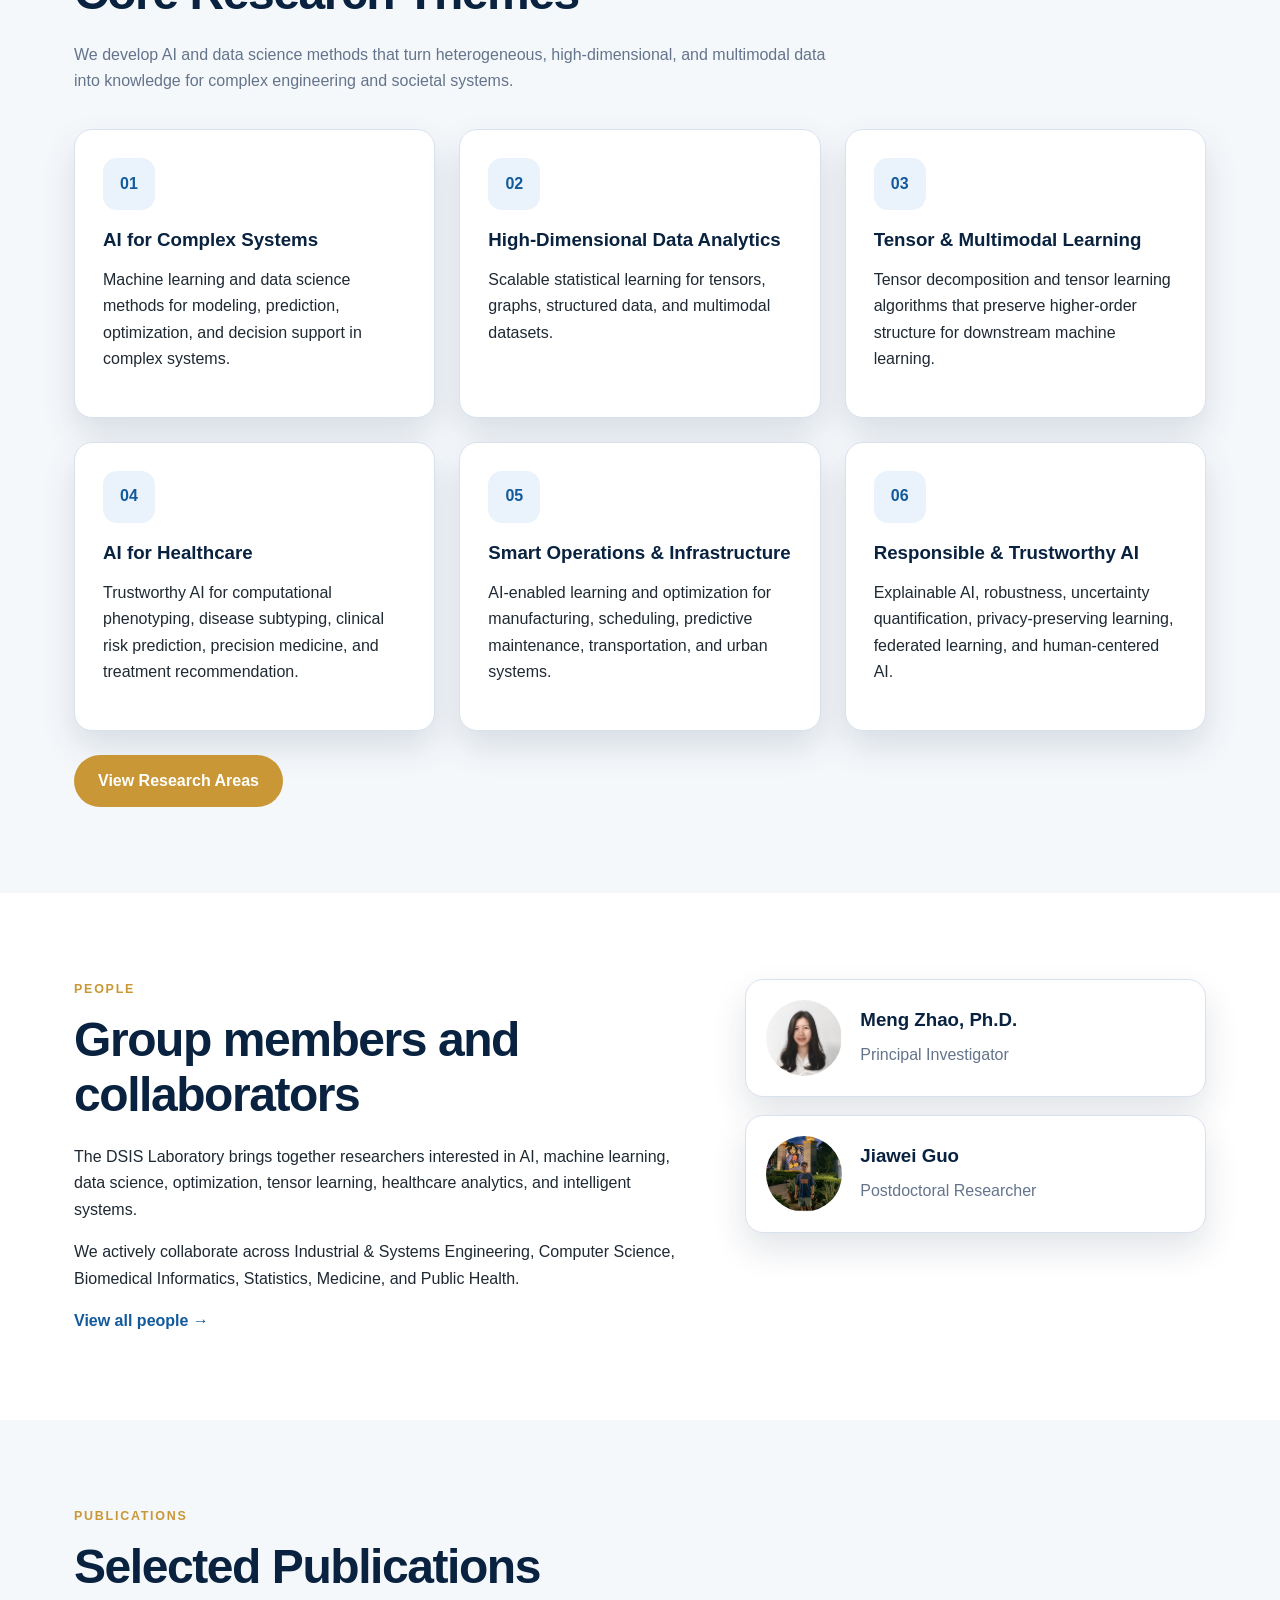
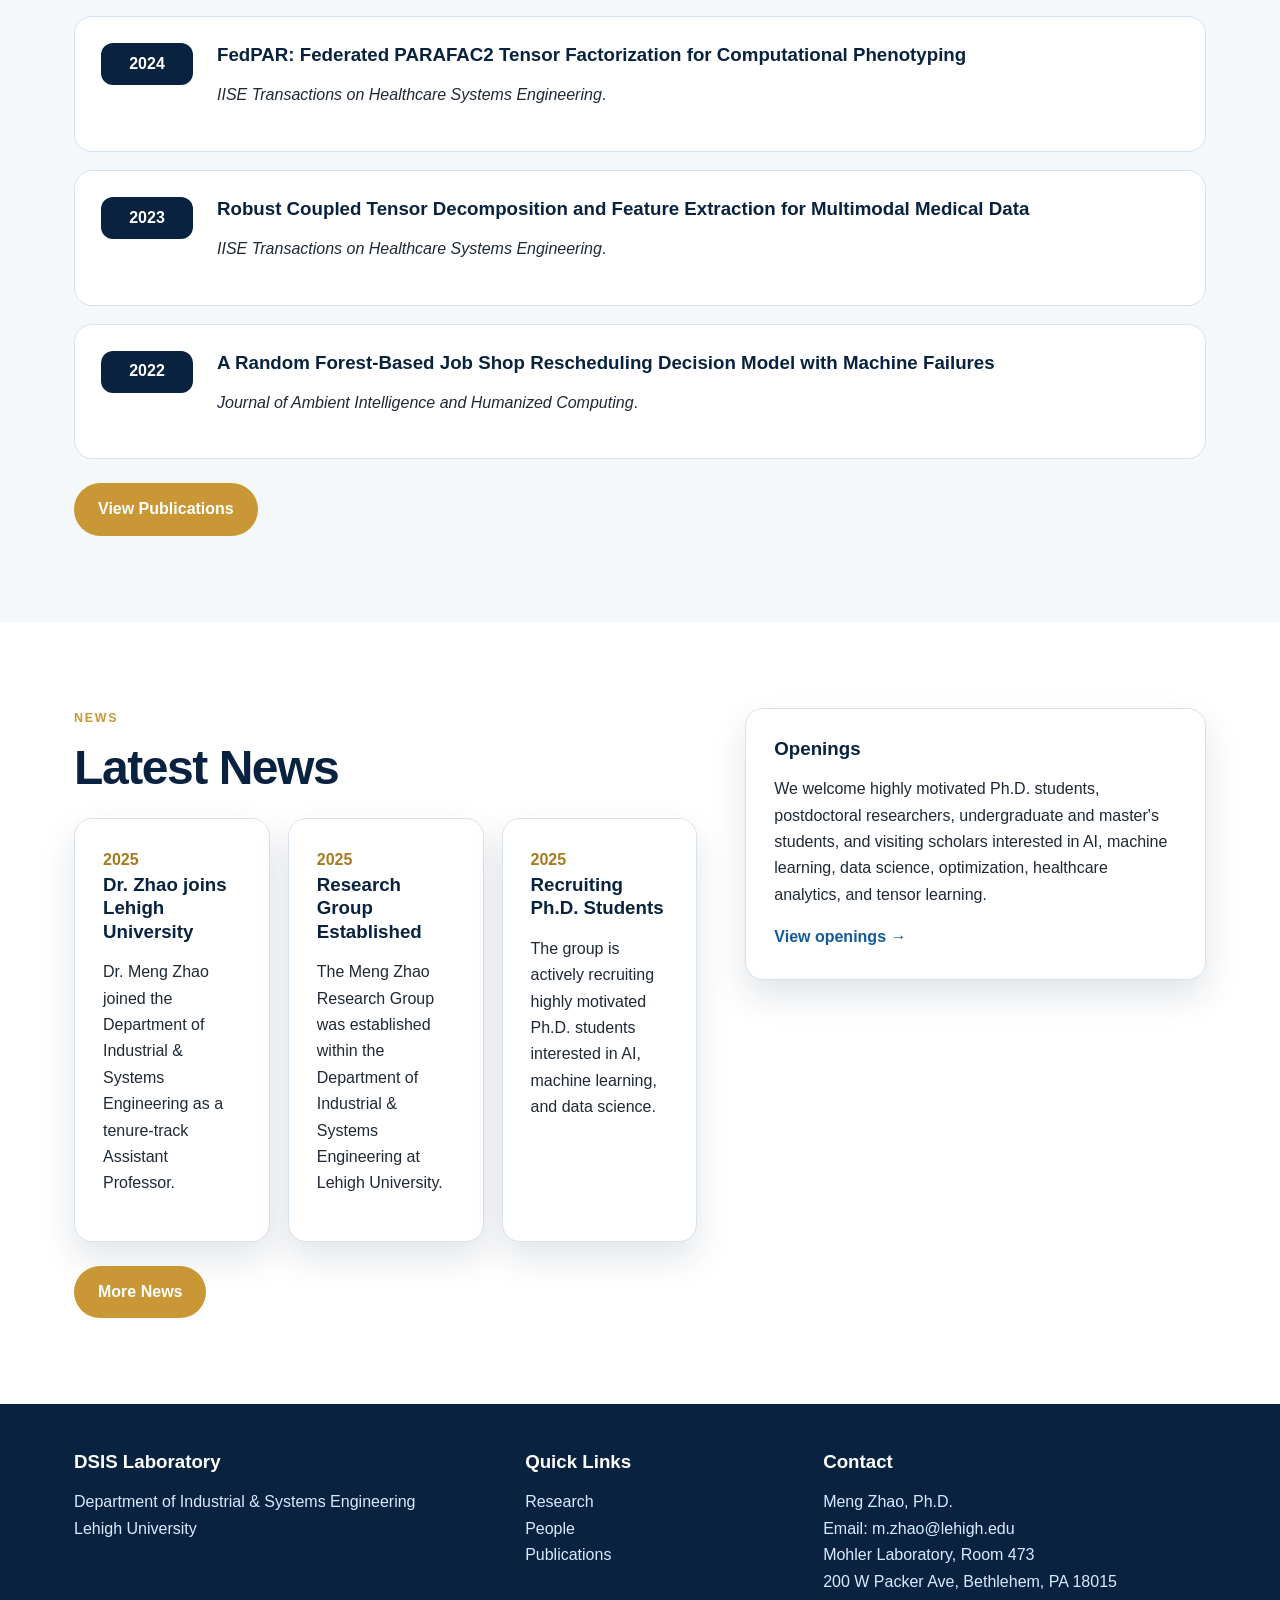
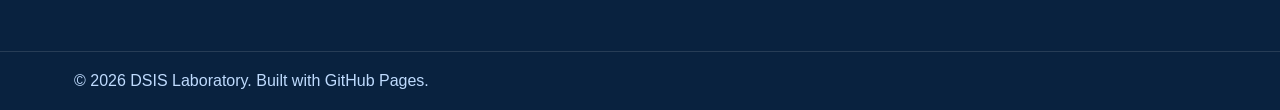
==== commit e3fe685e: "Add files via upload" ====
--- a/index.html
+++ b/index.html
@@ -3,25 +3,25 @@
 <head>
   <meta charset="UTF-8">
   <meta name="viewport" content="width=device-width, initial-scale=1.0">
-  <title>Research Group Name | Home</title>
-  <meta name="description" content="A GitHub Pages research group website template.">
+  <title>DSIS Laboratory | Home</title>
+  <meta name="description" content="Data Science for Intelligent Systems Laboratory at Lehigh University, led by Dr. Meng Zhao.">
   <link rel="stylesheet" href="assets/css/style.css">
 </head>
 <body>
 <header class="site-header">
   <div class="top-strip">
     <div class="container top-strip-inner">
-      <span>Department / School Name</span>
-      <span>University / Institution Name</span>
+      <span>Department of Industrial &amp; Systems Engineering</span>
+      <span>Lehigh University</span>
     </div>
   </div>
 
   <nav class="navbar container">
-    <a class="brand" href="index.html" aria-label="Research Group Home">
-      <span class="brand-logo">RG</span>
+    <a class="brand" href="index.html" aria-label="DSIS Laboratory Home">
+      <span class="brand-logo">DSIS</span>
       <span class="brand-text">
-        <strong>Research Group Name</strong>
-        <small>Science · Methods · Innovation · Collaboration</small>
+        <strong>DSIS Laboratory</strong>
+        <small>Data Science · AI · Intelligent Systems</small>
       </span>
     </a>
 
@@ -36,7 +36,6 @@
       <li><a href="research.html">Research</a></li>
       <li><a href="people.html">People</a></li>
       <li><a href="publications.html">Publications</a></li>
-      <li><a href="projects.html">Projects</a></li>
       <li><a href="news.html">News</a></li>
       <li><a href="openings.html">Openings</a></li>
       <li><a href="contact.html">Contact</a></li>
@@ -48,11 +47,12 @@
 <section class="hero">
   <div class="container hero-grid">
     <div class="hero-text">
-      <p class="eyebrow">Research Group Website Template</p>
-      <h1>Research Group Name</h1>
+      <p class="eyebrow">Data Science for Intelligent Systems Laboratory</p>
+      <h1>AI and data science for complex intelligent systems</h1>
       <p class="hero-subtitle">
-        We develop research methods, computational tools and interdisciplinary systems
-        to address important scientific, engineering and societal challenges.
+        We develop next-generation data science and artificial intelligence methods for
+        modeling, understanding, and optimizing complex systems across healthcare,
+        manufacturing, transportation, and smart infrastructure.
       </p>
       <div class="hero-buttons">
         <a class="button primary" href="research.html">Explore Research</a>
@@ -61,11 +61,12 @@
     </div>
 
     <div class="hero-card">
-      <img src="assets/img/hero-network.svg" alt="Abstract research network illustration">
+      <img src="assets/img/hero-network.svg" alt="Abstract intelligent systems network illustration">
       <h2>Research Vision</h2>
       <p>
-        Replace this paragraph with a short statement about the group mission, research
-        ambition, key methods and application areas.
+        The DSIS Laboratory bridges methodological innovation with real-world decision making
+        by developing scalable, interpretable, and trustworthy AI algorithms that transform
+        high-dimensional and multimodal data into actionable insights.
       </p>
     </div>
   </div>
@@ -75,24 +76,24 @@
   <div class="container two-column">
     <div>
       <p class="section-label">Welcome</p>
-      <h2>Welcome to our research group</h2>
-      <p>
-        This website template is designed for a university research group, laboratory or academic team.
-        The current text is placeholder content. You can replace it with the group leader's biography,
-        research vision, group history and current academic focus.
-      </p>
-      <p>
-        The structure follows a typical academic research group website: homepage, research themes,
-        people, publications, projects, news, openings and contact information.
+      <h2>Welcome to the DSIS Laboratory</h2>
+      <p>
+        The Data Science for Intelligent Systems Laboratory is led by Dr. Meng Zhao in the
+        Department of Industrial &amp; Systems Engineering at Lehigh University.
+      </p>
+      <p>
+        Our research lies at the intersection of Industrial &amp; Systems Engineering,
+        Machine Learning, Operations Research, and AI. We design methods that support
+        intelligent system modeling, prediction, optimization, and decision support.
       </p>
     </div>
     <aside class="notice-card">
       <h3>At a glance</h3>
       <ul class="tick-list">
-        <li>Static website for GitHub Pages</li>
-        <li>No backend or evidencebase required</li>
-        <li>Responsive design for mobile and desktop</li>
-        <li>Easy to edit using HTMD and CSS</li>
+        <li>AI, machine learning, and data science</li>
+        <li>Tensor analytics and multimodal learning</li>
+        <li>Healthcare, manufacturing, and transportation applications</li>
+        <li>Scalable, interpretable, and trustworthy decision support</li>
       </ul>
     </aside>
   </div>
@@ -103,93 +104,154 @@
     <p class="section-label">Research</p>
     <h2>Core Research Themes</h2>
     <p class="section-intro">
-      Replace these four cards with the actual research directions of the group.
+      We develop AI and data science methods that turn heterogeneous, high-dimensional,
+      and multimodal data into knowledge for complex engineering and societal systems.
     </p>
 
-    <div class="card-grid four">
+    <div class="card-grid three">
       <article class="theme-card">
         <span class="theme-number">01</span>
-        <h3>Computational Methods</h3>
-        <p>Computational modelling, analytical methods, system design and evidence-based decision frameworks.</p>
+        <h3>AI for Complex Systems</h3>
+        <p>Machine learning and data science methods for modeling, prediction, optimization, and decision support in complex systems.</p>
       </article>
       <article class="theme-card">
         <span class="theme-number">02</span>
-        <h3>Research Methods</h3>
-        <p>Large-scale evidence analysis, analytical modelling, multisource evidence integration and reproducible analytics.</p>
+        <h3>High-Dimensional Data Analytics</h3>
+        <p>Scalable statistical learning for tensors, graphs, structured data, and multimodal datasets.</p>
       </article>
       <article class="theme-card">
         <span class="theme-number">03</span>
-        <h3>Domain Applications</h3>
-        <p>Applications in research, engineering, business, sustainability, human behaviour or another chosen domain.</p>
+        <h3>Tensor &amp; Multimodal Learning</h3>
+        <p>Tensor decomposition and tensor learning algorithms that preserve higher-order structure for downstream machine learning.</p>
       </article>
       <article class="theme-card">
         <span class="theme-number">04</span>
-        <h3>Human-Centred Systems</h3>
-        <p>Responsible technologies, decision support, user-centred design and real-world implementation.</p>
-      </article>
-    </div>
+        <h3>AI for Healthcare</h3>
+        <p>Trustworthy AI for computational phenotyping, disease subtyping, clinical risk prediction, precision medicine, and treatment recommendation.</p>
+      </article>
+      <article class="theme-card">
+        <span class="theme-number">05</span>
+        <h3>Smart Operations &amp; Infrastructure</h3>
+        <p>AI-enabled learning and optimization for manufacturing, scheduling, predictive maintenance, transportation, and urban systems.</p>
+      </article>
+      <article class="theme-card">
+        <span class="theme-number">06</span>
+        <h3>Responsible &amp; Trustworthy AI</h3>
+        <p>Explainable AI, robustness, uncertainty quantification, privacy-preserving learning, federated learning, and human-centered AI.</p>
+      </article>
+    </div>
+
+    <a class="button primary small" href="research.html">View Research Areas</a>
   </div>
 </section>
 
 <section class="section">
- <div class="container two-column home-people-layout">
+  <div class="container two-column home-people-layout">
     <div>
       <p class="section-label">People</p>
       <h2>Group members and collaborators</h2>
       <p>
-        Our group includes faculty, postdoctoral researchers, Ph.D. students,
-        and undergraduate researchers working on data analytics, artificial
-        intelligence, and complex systems.
+        The DSIS Laboratory brings together researchers interested in AI, machine learning,
+        data science, optimization, tensor learning, healthcare analytics, and intelligent systems.
+      </p>
+      <p>
+        We actively collaborate across Industrial &amp; Systems Engineering, Computer Science,
+        Biomedical Informatics, Statistics, Medicine, and Public Health.
       </p>
       <a class="text-link" href="people.html">View all people →</a>
     </div>
 
-<div class="mini-people">
-  <div class="mini-person">
-    <img src="assets/img/meng-zhao.jpg" alt="Meng Zhao">
-    <div>
-      <h3>Meng Zhao</h3>
-      <p>Principal Investigator</p>
-    </div>
-  </div>
-
-  <div class="mini-person">
-    <img src="assets/img/jiawei-guo.jpg" alt="Jiawei Guo">
-    <div>
-      <h3>Jiawei Guo</h3>
-      <p>Postdoctoral Researcher</p>
-    </div>
-  </div>
-</div>
-
-  </div>
-</section>
-
+    <div class="mini-people">
+      <div class="mini-person">
+        <img src="assets/img/meng-zhao.jpg" alt="Meng Zhao">
+        <div>
+          <h3>Meng Zhao, Ph.D.</h3>
+          <p>Principal Investigator</p>
+        </div>
+      </div>
+
+      <div class="mini-person">
+        <img src="assets/img/jiawei-guo.jpg" alt="Jiawei Guo">
+        <div>
+          <h3>Jiawei Guo</h3>
+          <p>Postdoctoral Researcher</p>
+        </div>
+      </div>
+    </div>
+  </div>
+</section>
 
 <section class="section section-soft">
   <div class="container">
-    <p class="section-label">News</p>
-    <h2>Latest News</h2>
-
-    <div class="news-list compact">
-      <article>
-        <span>June 2026</span>
-        <h3>Website launched</h3>
-        <p>The research group website template is ready for GitHub Pages deployment.</p>
-      </article>
-      <article>
-        <span>May 2026</span>
-        <h3>New research project started</h3>
-        <p>Replace this with a real funding, paper, award, workshop or group announcement.</p>
-      </article>
-      <article>
-        <span>April 2026</span>
-        <h3>Student opportunities available</h3>
-        <p>Add current PhD, MSc, RA or visiting student opportunities here.</p>
-      </article>
-    </div>
-
-    <a class="button primary small" href="news.html">More News</a>
+    <p class="section-label">Publications</p>
+    <h2>Selected Publications</h2>
+
+    <div class="publication-list">
+      <article class="publication">
+        <span class="pub-year">2024</span>
+        <div>
+          <h3>FedPAR: Federated PARAFAC2 Tensor Factorization for Computational Phenotyping</h3>
+          <p><em>IISE Transactions on Healthcare Systems Engineering</em>.</p>
+        </div>
+      </article>
+
+      <article class="publication">
+        <span class="pub-year">2023</span>
+        <div>
+          <h3>Robust Coupled Tensor Decomposition and Feature Extraction for Multimodal Medical Data</h3>
+          <p><em>IISE Transactions on Healthcare Systems Engineering</em>.</p>
+        </div>
+      </article>
+
+      <article class="publication">
+        <span class="pub-year">2022</span>
+        <div>
+          <h3>A Random Forest-Based Job Shop Rescheduling Decision Model with Machine Failures</h3>
+          <p><em>Journal of Ambient Intelligence and Humanized Computing</em>.</p>
+        </div>
+      </article>
+    </div>
+
+    <a class="button primary small" href="publications.html">View Publications</a>
+  </div>
+</section>
+
+<section class="section">
+  <div class="container two-column">
+    <div>
+      <p class="section-label">News</p>
+      <h2>Latest News</h2>
+
+      <div class="news-list compact">
+        <article>
+          <span>2025</span>
+          <h3>Dr. Zhao joins Lehigh University</h3>
+          <p>Dr. Meng Zhao joined the Department of Industrial &amp; Systems Engineering as a tenure-track Assistant Professor.</p>
+        </article>
+        <article>
+          <span>2025</span>
+          <h3>Research Group Established</h3>
+          <p>The Meng Zhao Research Group was established within the Department of Industrial &amp; Systems Engineering at Lehigh University.</p>
+        </article>
+        <article>
+          <span>2025</span>
+          <h3>Recruiting Ph.D. Students</h3>
+          <p>The group is actively recruiting highly motivated Ph.D. students interested in AI, machine learning, and data science.</p>
+        </article>
+      </div>
+
+      <a class="button primary small" href="news.html">More News</a>
+    </div>
+
+    <aside class="notice-card">
+      <h3>Openings</h3>
+      <p>
+        We welcome highly motivated Ph.D. students, postdoctoral researchers,
+        undergraduate and master's students, and visiting scholars interested in
+        AI, machine learning, data science, optimization, healthcare analytics, and tensor learning.
+      </p>
+      <a class="text-link" href="openings.html">View openings →</a>
+    </aside>
   </div>
 </section>
 
@@ -197,8 +259,8 @@
 <footer class="site-footer">
   <div class="container footer-grid">
     <div>
-      <h3>Research Group Name</h3>
-      <p>Department / School Name<br>University / Institution Name</p>
+      <h3>DSIS Laboratory</h3>
+      <p>Department of Industrial &amp; Systems Engineering<br>Lehigh University</p>
     </div>
     <div>
       <h3>Quick Links</h3>
@@ -211,14 +273,16 @@
     <div>
       <h3>Contact</h3>
       <p>
-        Email: <a href="mailto:group.email@example.edu">group.email@example.edu</a><br>
-        Address: Building / Office, City, Country
+        Meng Zhao, Ph.D.<br>
+        Email: <a href="mailto:m.zhao@lehigh.edu">m.zhao@lehigh.edu</a><br>
+        Mohler Laboratory, Room 473<br>
+        200 W Packer Ave, Bethlehem, PA 18015
       </p>
     </div>
   </div>
   <div class="footer-bottom">
     <div class="container">
-      © <span id="year"></span> Research Group Name. Built with GitHub Pages.
+      © <span id="year"></span> DSIS Laboratory. Built with GitHub Pages.
     </div>
   </div>
 </footer>
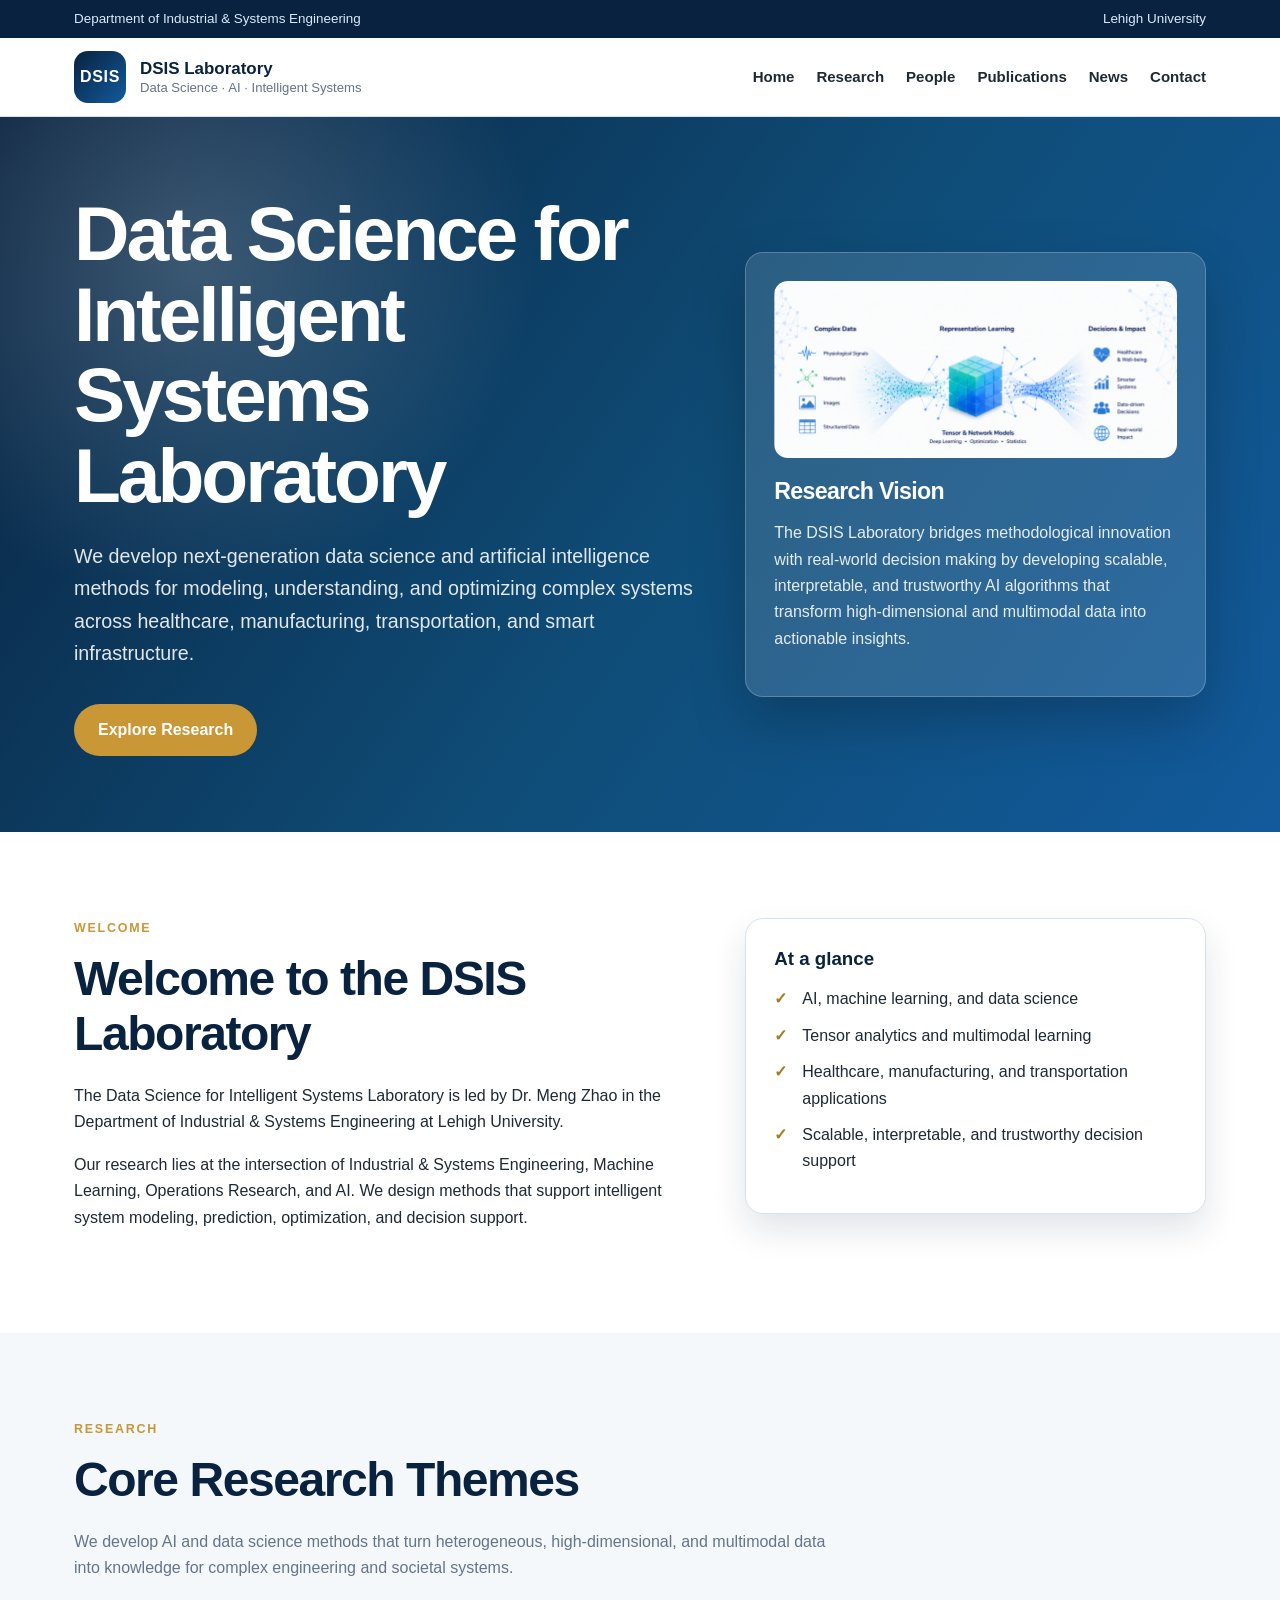
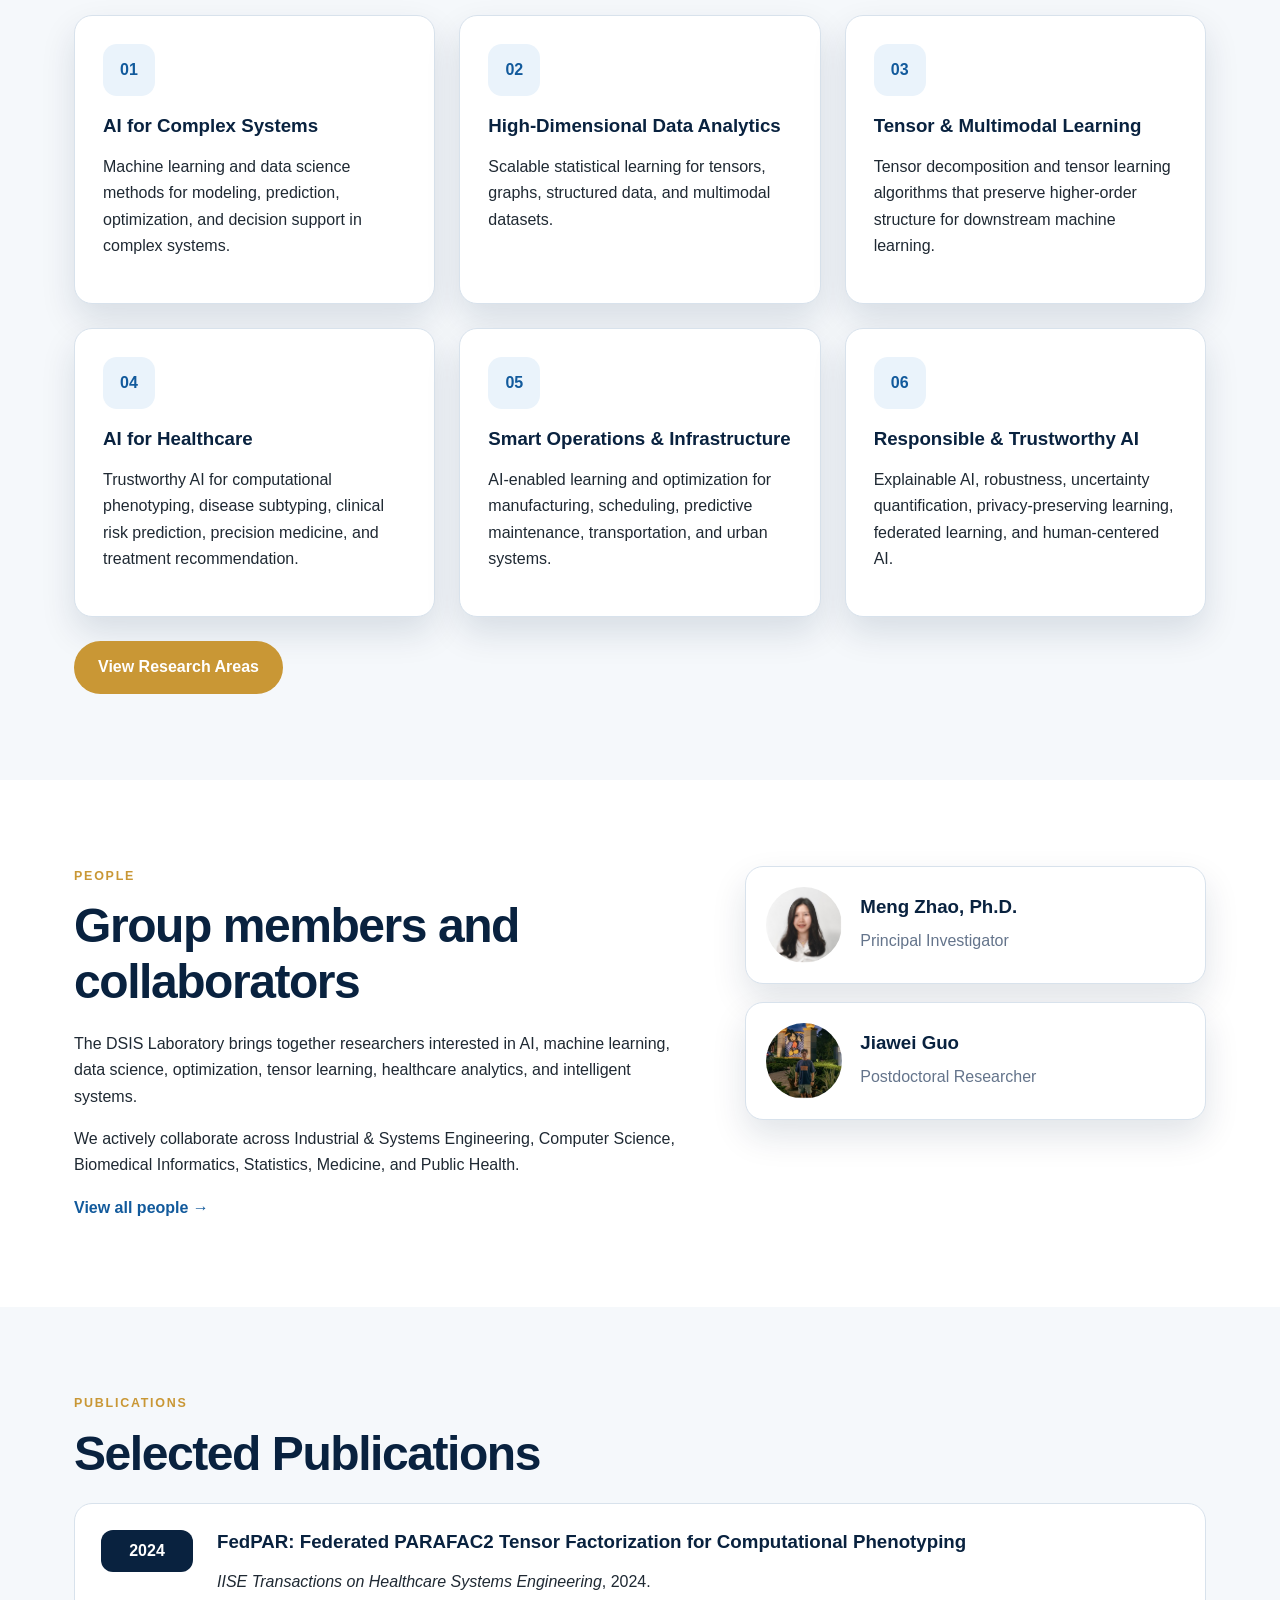
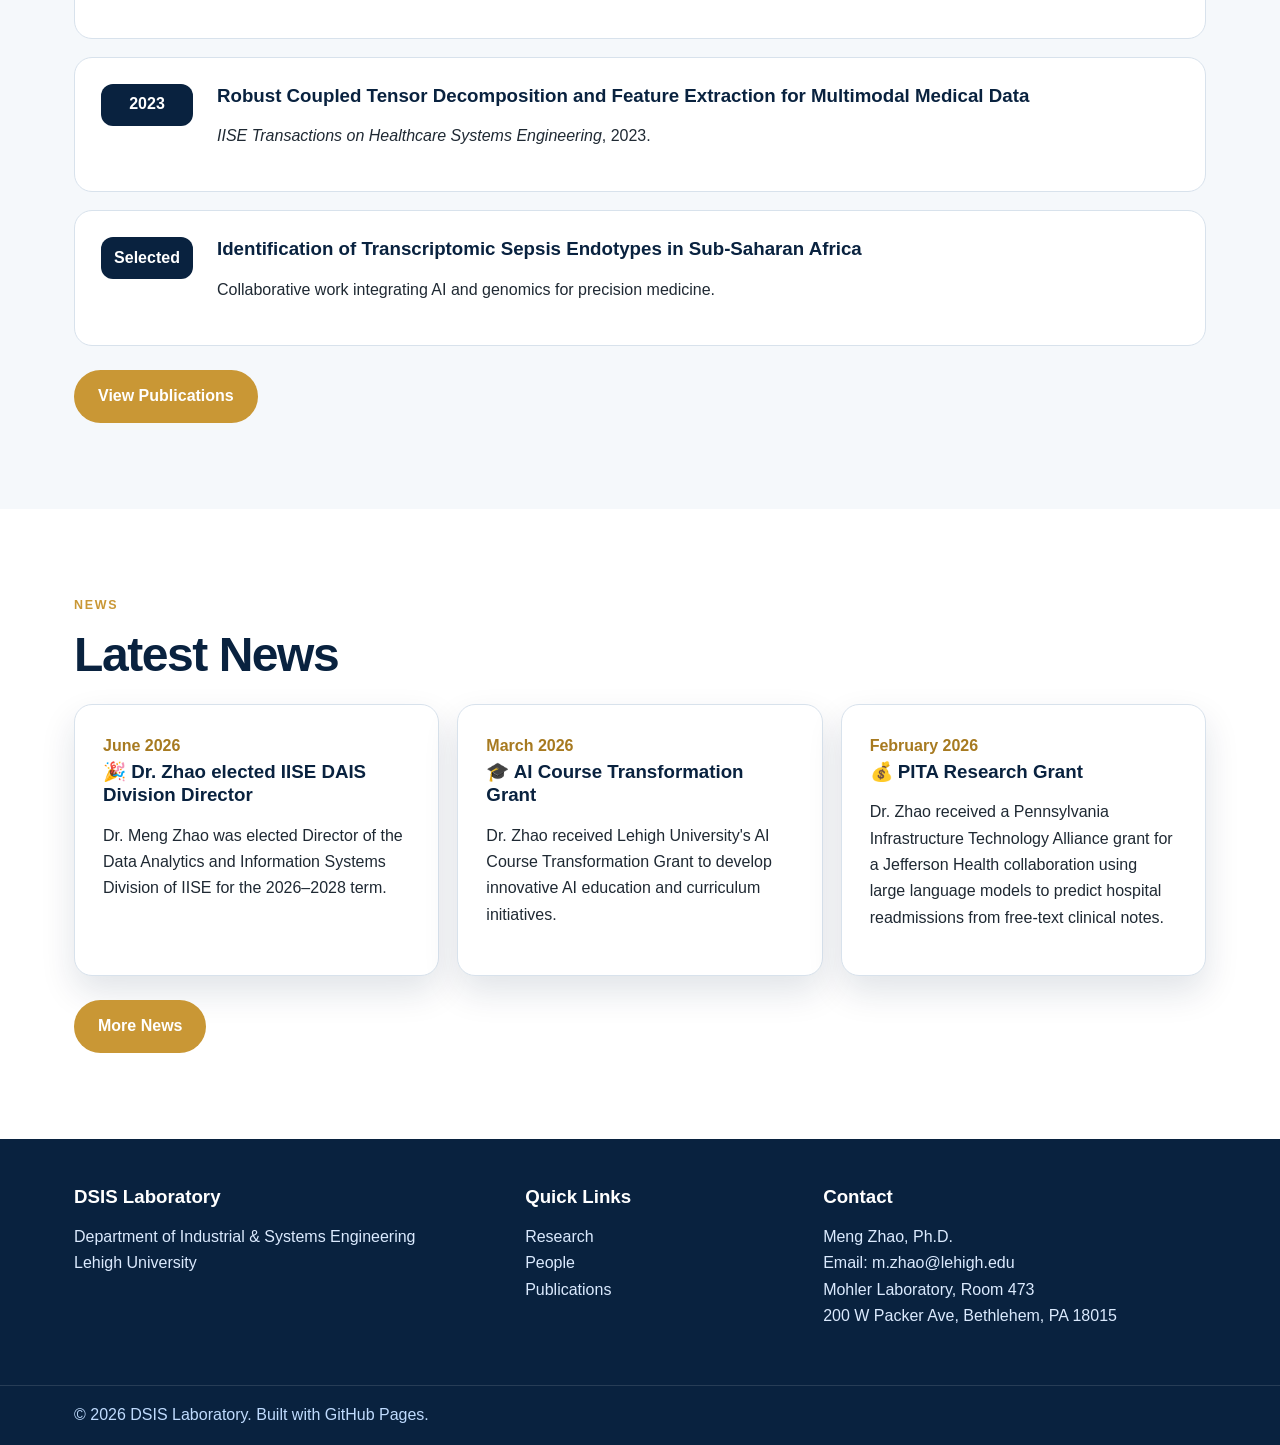
==== commit 7c0d6a29: "Add files via upload" ====
--- a/index.html
+++ b/index.html
@@ -37,7 +37,6 @@
       <li><a href="people.html">People</a></li>
       <li><a href="publications.html">Publications</a></li>
       <li><a href="news.html">News</a></li>
-      <li><a href="openings.html">Openings</a></li>
       <li><a href="contact.html">Contact</a></li>
     </ul>
   </nav>
@@ -47,8 +46,7 @@
 <section class="hero">
   <div class="container hero-grid">
     <div class="hero-text">
-      <p class="eyebrow">Data Science for Intelligent Systems Laboratory</p>
-      <h1>AI and data science for complex intelligent systems</h1>
+      <h1>Data Science for Intelligent Systems Laboratory</h1>
       <p class="hero-subtitle">
         We develop next-generation data science and artificial intelligence methods for
         modeling, understanding, and optimizing complex systems across healthcare,
@@ -56,12 +54,11 @@
       </p>
       <div class="hero-buttons">
         <a class="button primary" href="research.html">Explore Research</a>
-        <a class="button secondary" href="openings.html">Join the Group</a>
       </div>
     </div>
 
     <div class="hero-card">
-      <img src="assets/img/hero-network.svg" alt="Abstract intelligent systems network illustration">
+      <img src="assets/img/research-vision.png" alt="DSIS Laboratory research vision illustration">
       <h2>Research Vision</h2>
       <p>
         The DSIS Laboratory bridges methodological innovation with real-world decision making
@@ -191,7 +188,7 @@
         <span class="pub-year">2024</span>
         <div>
           <h3>FedPAR: Federated PARAFAC2 Tensor Factorization for Computational Phenotyping</h3>
-          <p><em>IISE Transactions on Healthcare Systems Engineering</em>.</p>
+          <p><em>IISE Transactions on Healthcare Systems Engineering</em>, 2024.</p>
         </div>
       </article>
 
@@ -199,15 +196,15 @@
         <span class="pub-year">2023</span>
         <div>
           <h3>Robust Coupled Tensor Decomposition and Feature Extraction for Multimodal Medical Data</h3>
-          <p><em>IISE Transactions on Healthcare Systems Engineering</em>.</p>
+          <p><em>IISE Transactions on Healthcare Systems Engineering</em>, 2023.</p>
         </div>
       </article>
 
       <article class="publication">
-        <span class="pub-year">2022</span>
-        <div>
-          <h3>A Random Forest-Based Job Shop Rescheduling Decision Model with Machine Failures</h3>
-          <p><em>Journal of Ambient Intelligence and Humanized Computing</em>.</p>
+        <span class="pub-year">Selected</span>
+        <div>
+          <h3>Identification of Transcriptomic Sepsis Endotypes in Sub-Saharan Africa</h3>
+          <p>Collaborative work integrating AI and genomics for precision medicine.</p>
         </div>
       </article>
     </div>
@@ -217,41 +214,29 @@
 </section>
 
 <section class="section">
-  <div class="container two-column">
-    <div>
-      <p class="section-label">News</p>
-      <h2>Latest News</h2>
-
-      <div class="news-list compact">
-        <article>
-          <span>2025</span>
-          <h3>Dr. Zhao joins Lehigh University</h3>
-          <p>Dr. Meng Zhao joined the Department of Industrial &amp; Systems Engineering as a tenure-track Assistant Professor.</p>
-        </article>
-        <article>
-          <span>2025</span>
-          <h3>Research Group Established</h3>
-          <p>The Meng Zhao Research Group was established within the Department of Industrial &amp; Systems Engineering at Lehigh University.</p>
-        </article>
-        <article>
-          <span>2025</span>
-          <h3>Recruiting Ph.D. Students</h3>
-          <p>The group is actively recruiting highly motivated Ph.D. students interested in AI, machine learning, and data science.</p>
-        </article>
-      </div>
-
-      <a class="button primary small" href="news.html">More News</a>
-    </div>
-
-    <aside class="notice-card">
-      <h3>Openings</h3>
-      <p>
-        We welcome highly motivated Ph.D. students, postdoctoral researchers,
-        undergraduate and master's students, and visiting scholars interested in
-        AI, machine learning, data science, optimization, healthcare analytics, and tensor learning.
-      </p>
-      <a class="text-link" href="openings.html">View openings →</a>
-    </aside>
+  <div class="container">
+    <p class="section-label">News</p>
+    <h2>Latest News</h2>
+
+    <div class="news-list compact">
+      <article>
+        <span>June 2026</span>
+        <h3>🎉 Dr. Zhao elected IISE DAIS Division Director</h3>
+        <p>Dr. Meng Zhao was elected Director of the Data Analytics and Information Systems Division of IISE for the 2026–2028 term.</p>
+      </article>
+      <article>
+        <span>March 2026</span>
+        <h3>🎓 AI Course Transformation Grant</h3>
+        <p>Dr. Zhao received Lehigh University's AI Course Transformation Grant to develop innovative AI education and curriculum initiatives.</p>
+      </article>
+      <article>
+        <span>February 2026</span>
+        <h3>💰 PITA Research Grant</h3>
+        <p>Dr. Zhao received a Pennsylvania Infrastructure Technology Alliance grant for a Jefferson Health collaboration using large language models to predict hospital readmissions from free-text clinical notes.</p>
+      </article>
+    </div>
+
+    <a class="button primary small" href="news.html">More News</a>
   </div>
 </section>
 
